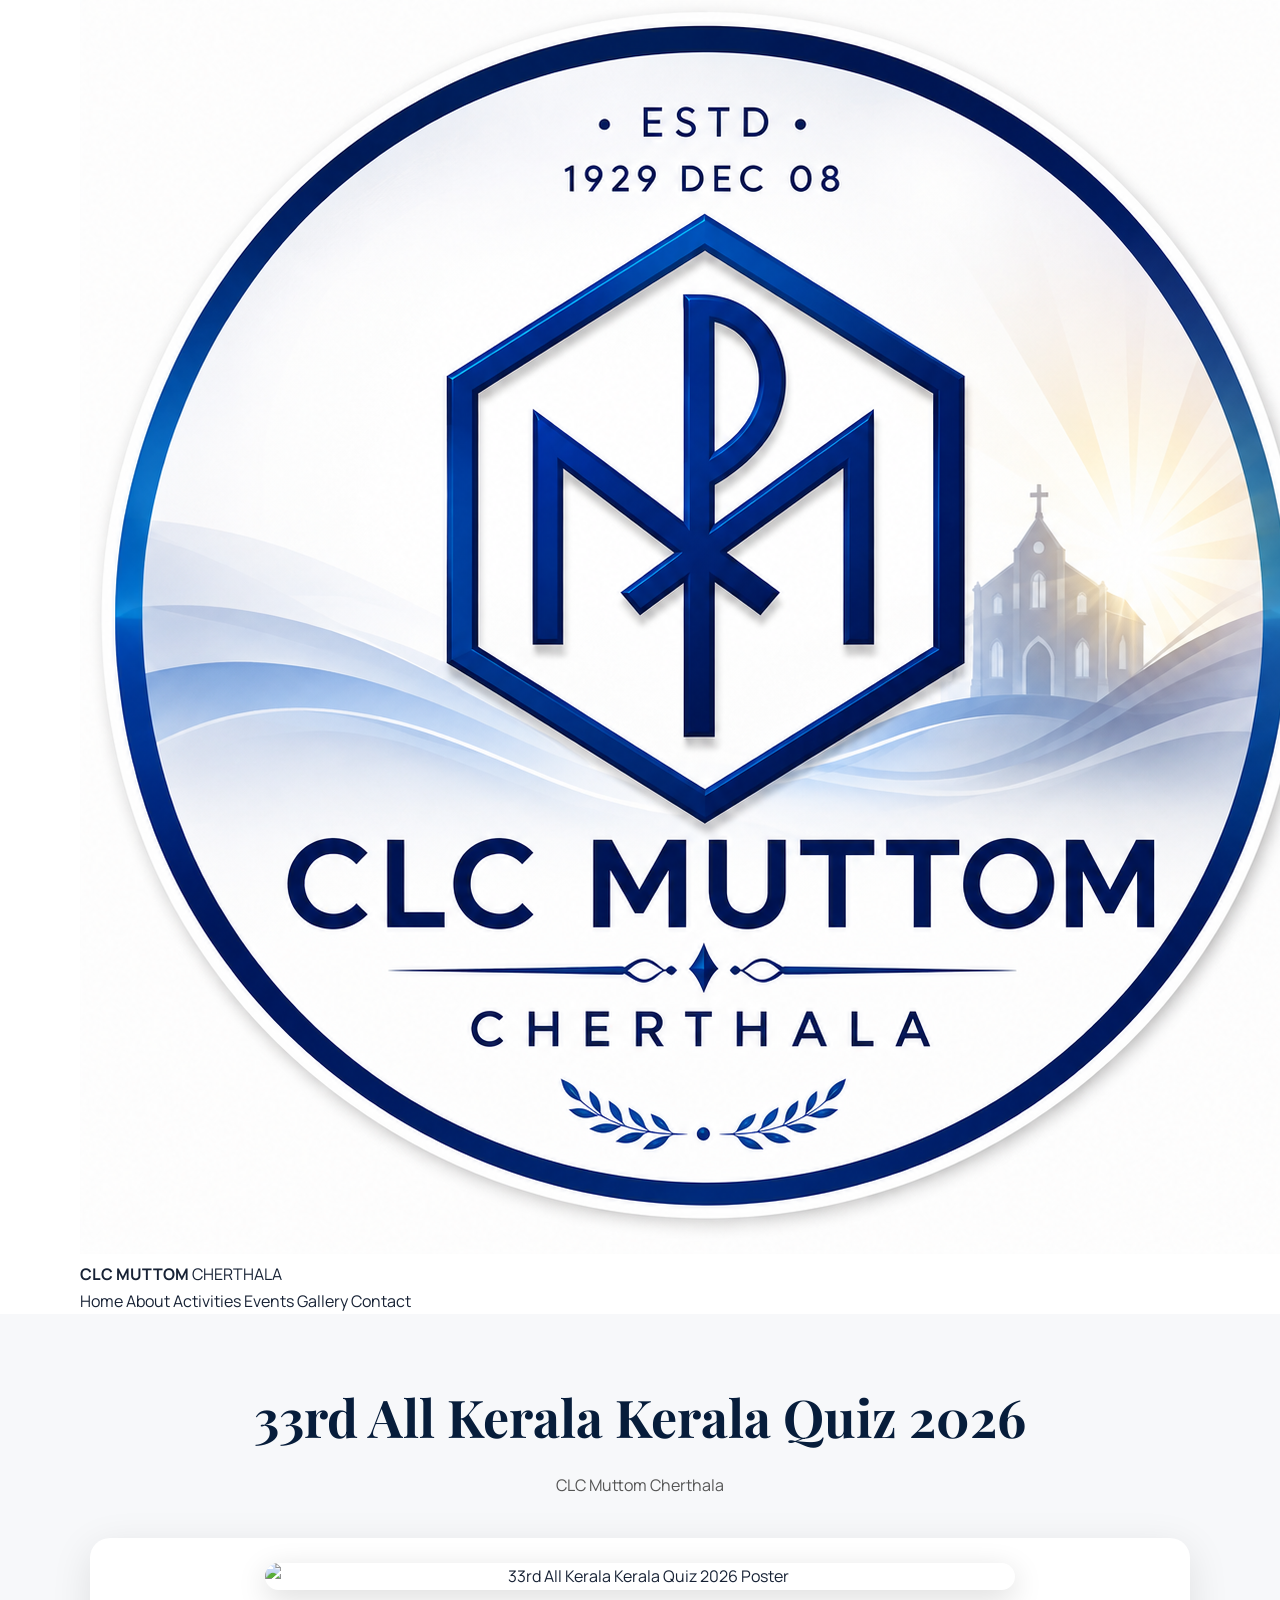
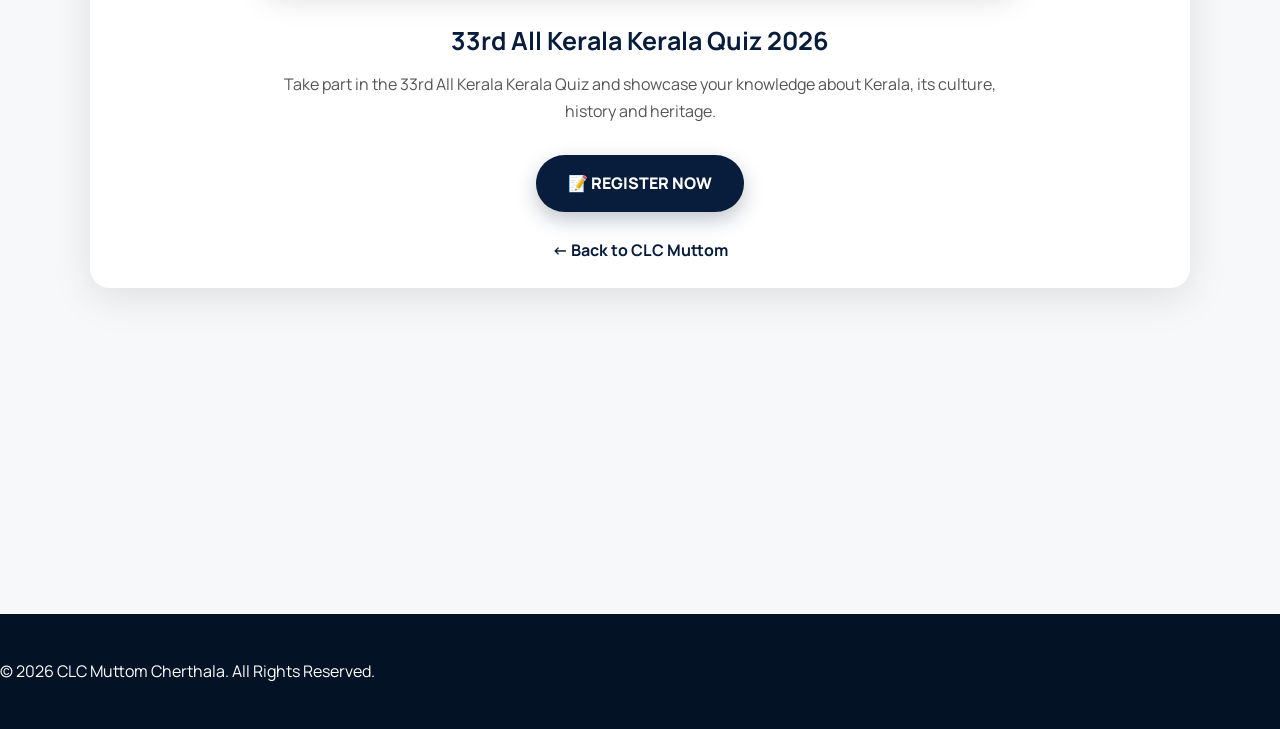
==== kerala-quiz.html @ a266ac00 "Create kerala-quiz.html" ====
<!DOCTYPE html>
<html lang="en">
<head>
  <meta charset="UTF-8">
  <meta name="viewport" content="width=device-width, initial-scale=1.0">

  <title>33rd All Kerala Kerala Quiz 2026 | CLC Muttom Cherthala</title>

  <meta
    name="description"
    content="33rd All Kerala Kerala Quiz 2026 organized by CLC Muttom Cherthala. View the quiz poster and register online."
  >

  <link rel="preconnect" href="https://fonts.googleapis.com">
  <link rel="preconnect" href="https://fonts.gstatic.com" crossorigin>

  <link
    href="https://fonts.googleapis.com/css2?family=Manrope:wght@400;500;600;700;800&family=Playfair+Display:wght@600;700&display=swap"
    rel="stylesheet"
  >

  <link rel="stylesheet" href="style.css">

  <style>
    .quiz-page {
      min-height: 100vh;
      padding: 60px 20px 80px;
      background: #f7f8fa;
      box-sizing: border-box;
    }

    .quiz-container {
      width: 100%;
      max-width: 1100px;
      margin: auto;
    }

    .quiz-heading {
      text-align: center;
      margin-bottom: 40px;
    }

    .quiz-heading h1 {
      margin: 0 0 12px;
      font-family: "Playfair Display", serif;
      font-size: clamp(32px, 5vw, 52px);
      color: #071d3b;
    }

    .quiz-heading p {
      margin: 0;
      font-family: "Manrope", sans-serif;
      color: #555;
      font-size: 16px;
    }

    .quiz-card {
      background: #fff;
      border-radius: 20px;
      padding: 25px;
      box-shadow: 0 10px 40px rgba(0,0,0,0.10);
      text-align: center;
    }

    .quiz-poster {
      display: block;
      width: 100%;
      max-width: 750px;
      height: auto;
      margin: 0 auto 30px;
      border-radius: 14px;
      box-shadow: 0 8px 30px rgba(0,0,0,0.15);
    }

    .quiz-info {
      max-width: 750px;
      margin: 0 auto 30px;
      font-family: "Manrope", sans-serif;
    }

    .quiz-info h2 {
      margin: 0 0 10px;
      color: #071d3b;
      font-size: 25px;
    }

    .quiz-info p {
      margin: 8px 0;
      color: #555;
      line-height: 1.7;
    }

    .register-button {
      display: inline-block;
      padding: 15px 32px;
      background: #071d3b;
      color: #fff !important;
      text-decoration: none;
      border-radius: 50px;
      font-family: "Manrope", sans-serif;
      font-size: 16px;
      font-weight: 800;
      transition: all 0.25s ease;
      box-shadow: 0 8px 20px rgba(7,29,59,0.25);
    }

    .register-button:hover {
      transform: translateY(-3px);
      background: #d4af37;
      color: #071d3b !important;
    }

    .back-button {
      display: inline-block;
      margin-top: 25px;
      color: #071d3b;
      text-decoration: none;
      font-family: "Manrope", sans-serif;
      font-weight: 700;
    }

    .back-button:hover {
      color: #b38f00;
    }

    @media (max-width: 600px) {
      .quiz-page {
        padding: 35px 12px 60px;
      }

      .quiz-card {
        padding: 12px;
        border-radius: 15px;
      }

      .quiz-poster {
        border-radius: 10px;
        margin-bottom: 22px;
      }

      .quiz-heading {
        margin-bottom: 25px;
      }

      .quiz-info h2 {
        font-size: 21px;
      }

      .register-button {
        width: 100%;
        box-sizing: border-box;
      }
    }
  </style>
</head>

<body>

  <!-- HEADER -->
  <header>
    <div class="container">

      <a href="index.html" class="logo">
        <img src="clc-logo.png" alt="CLC Muttom Cherthala">
        <div>
          <strong>CLC MUTTOM</strong>
          <span>CHERTHALA</span>
        </div>
      </a>

      <nav>
        <a href="index.html">Home</a>
        <a href="index.html#about">About</a>
        <a href="index.html#activities">Activities</a>
        <a href="index.html#events">Events</a>
        <a href="index.html#gallery">Gallery</a>
        <a href="index.html#contact">Contact</a>
      </nav>

    </div>
  </header>


  <!-- QUIZ PAGE -->
  <main class="quiz-page">

    <div class="quiz-container">

      <div class="quiz-heading">
        <h1>33rd All Kerala Kerala Quiz 2026</h1>
        <p>CLC Muttom Cherthala</p>
      </div>


      <div class="quiz-card">

        <!-- QUIZ POSTER -->
        <img
          src="kerala-quiz-33-poster.jpg"
          alt="33rd All Kerala Kerala Quiz 2026 Poster"
          class="quiz-poster"
        >


        <!-- INFORMATION -->
        <div class="quiz-info">

          <h2>33rd All Kerala Kerala Quiz 2026</h2>

          <p>
            Take part in the 33rd All Kerala Kerala Quiz and showcase
            your knowledge about Kerala, its culture, history and heritage.
          </p>

        </div>


        <!-- REGISTRATION BUTTON -->
        <a
          href="YOUR_REGISTRATION_LINK_HERE"
          target="_blank"
          rel="noopener noreferrer"
          class="register-button"
        >
          📝 REGISTER NOW
        </a>


        <br>

        <a href="index.html" class="back-button">
          ← Back to CLC Muttom
        </a>

      </div>

    </div>

  </main>


  <!-- FOOTER -->
  <footer>
    <p>
      © 2026 CLC Muttom Cherthala. All Rights Reserved.
    </p>
  </footer>

</body>
</html>
---- style.css ----
:root{--navy:#071a35;--blue:#123f78;--gold:#d7a83d;--cream:#f7f3ea;--ink:#172235;--muted:#667085;--white:#fff;--line:#e8e3d8}
*{box-sizing:border-box}html{scroll-behavior:smooth}body{margin:0;font-family:Manrope,Arial,sans-serif;color:var(--ink);line-height:1.65;background:#fff}a{text-decoration:none;color:inherit}.container{width:min(1120px,92%);margin:auto}
.header{position:sticky;top:0;z-index:20;background:rgba(255,255,255,.94);backdrop-filter:blur(12px);border-bottom:1px solid #eee}.nav{height:78px;display:flex;align-items:center;justify-content:space-between}.brand{display:flex;align-items:center;gap:11px}.brand-logo{width:52px;height:52px;border-radius:50%;object-fit:cover;box-shadow:0 4px 12px rgba(7,26,53,.15)}.brand strong,.brand span{display:block;letter-spacing:.12em}.brand strong{font-size:14px}.brand span{font-size:9px;color:#7a7f89;margin-top:1px}.nav nav{display:flex;gap:28px;font-size:13px;font-weight:700}.nav nav a:hover{color:var(--blue)}.menu{display:none;border:0;background:none;font-size:25px}
.hero{min-height:680px;display:flex;align-items:center;position:relative;background-image:linear-gradient(90deg,rgba(4,18,38,.9),rgba(8,32,65,.55),rgba(8,32,65,.2)),url("clc-community.jpg");background-size:cover;background-position:center 42%;overflow:hidden}.hero:after{content:"";position:absolute;right:-180px;bottom:-260px;width:650px;height:650px;border-radius:50%;border:1px solid rgba(255,255,255,.14);box-shadow:0 0 0 70px rgba(255,255,255,.03),0 0 0 140px rgba(255,255,255,.02)}.hero-content{position:relative;z-index:2;color:#fff;padding:100px 0}.eyebrow{font-size:11px;letter-spacing:.25em;font-weight:800;color:var(--gold);margin:0 0 13px}.hero h1{font-family:"Playfair Display",serif;font-size:clamp(52px,8vw,92px);line-height:.98;margin:0 0 25px;letter-spacing:-.03em}.hero h1 em{color:#e7c66c;font-style:normal}.hero-text{max-width:610px;font-size:18px;color:#e8edf5}.buttons{display:flex;gap:12px;margin-top:32px}.btn{display:inline-flex;align-items:center;justify-content:center;padding:13px 23px;border-radius:999px;font-weight:800;font-size:13px}.primary{background:var(--gold);color:var(--navy)}.ghost{border:1px solid rgba(255,255,255,.35);color:#fff}.light{background:#fff;color:var(--navy)}
.section{padding:95px 0}.alt{background:var(--cream)}.split{display:grid;grid-template-columns:1.35fr .75fr;gap:80px;align-items:center}.section h2{font-family:"Playfair Display",serif;font-size:clamp(36px,5vw,58px);line-height:1.05;margin:0 0 22px}.section p{color:var(--muted)}.info-card{background:var(--navy);color:#fff;padding:38px;border-radius:24px;box-shadow:0 22px 50px rgba(7,26,53,.16)}.info-card span{font-size:10px;letter-spacing:.2em;color:var(--gold);font-weight:800}.info-card h3{font-size:26px;margin:8px 0 18px}.info-card ul{padding:0;margin:0;list-style:none}.info-card li{padding:10px 0;border-bottom:1px solid rgba(255,255,255,.1);font-size:14px}
.section-head{display:flex;justify-content:space-between;gap:40px;align-items:end;margin-bottom:42px}.section-head>p{max-width:380px}.cards{display:grid;grid-template-columns:repeat(4,1fr);gap:16px}.cards article{background:#fff;padding:28px;border-radius:20px;border:1px solid var(--line);transition:.2s}.cards article:hover{transform:translateY(-5px);box-shadow:0 18px 35px rgba(23,34,53,.08)}.icon{font-size:26px;color:var(--gold);margin-bottom:20px}.cards h3{margin:0 0 8px;font-size:19px}.cards p{font-size:13px;margin:0}
.event-grid{display:grid;grid-template-columns:repeat(3,1fr);gap:18px;margin-top:35px}.event{border:1px solid var(--line);border-radius:20px;padding:25px;display:flex;gap:20px;background:#fff}.date{min-width:78px;height:78px;border-radius:16px;background:var(--cream);display:grid;place-items:center;align-content:center;text-align:center;color:var(--navy)}.date b{font-size:23px;line-height:1}.date span{font-size:8px;font-weight:800;letter-spacing:.08em;margin-top:5px}.event h3{margin:3px 0 8px;font-size:18px}.event p{font-size:12px;margin:0}.tag{color:var(--gold)!important;font-size:9px!important;letter-spacing:.15em;font-weight:800}
.gallery{background:#fafafa}.muted{margin-top:-8px}.gallery-grid{display:grid;grid-template-columns:1.4fr 1fr 1fr;grid-template-rows:190px 190px;gap:14px;margin-top:30px}.photo{border-radius:18px;background:linear-gradient(135deg,#dce5f0,#8aa1bd);display:grid;place-items:center;color:#fff;font-weight:800;text-shadow:0 2px 10px #234;overflow:hidden}.photo img{width:100%;height:100%;object-fit:cover}.p1{grid-row:span 2;background:linear-gradient(135deg,#0a2445,#7890ac)}.p2{background:linear-gradient(135deg,#c6a34c,#f1df9c)}.p3{background:linear-gradient(135deg,#6d7e95,#d9dee4)}.p4{background:linear-gradient(135deg,#243b55,#5b7694)}
.cta{padding:80px 0;background:var(--navy);color:#fff;text-align:center}.cta h2{font-family:"Playfair Display",serif;font-size:clamp(36px,5vw,58px);max-width:700px;margin:0 auto 28px;line-height:1.05}.cta .eyebrow{margin-bottom:12px}
.contact{display:grid;grid-template-columns:1fr 1fr;gap:70px}.contact-box{display:grid;gap:14px}.contact-box a{border:1px solid var(--line);padding:20px 24px;border-radius:15px}.contact-box span{display:block;font-size:10px;text-transform:uppercase;letter-spacing:.15em;color:var(--muted)}.contact-box b{display:block;margin-top:4px}
footer{background:#041226;color:#fff;padding:28px 0}.footer{display:flex;justify-content:space-between;align-items:center;gap:30px}.footer strong{letter-spacing:.1em;font-size:12px}.footer p{color:#aeb9c8;font-size:11px;margin:4px 0}
@media(max-width:850px){.nav nav{display:none}.menu{display:block}.nav nav.open{display:flex;position:absolute;left:0;right:0;top:78px;background:#fff;padding:20px 4%;flex-direction:column;gap:15px;border-bottom:1px solid #eee}.split,.contact{grid-template-columns:1fr;gap:35px}.cards{grid-template-columns:1fr 1fr}.event-grid{grid-template-columns:1fr}.section-head{display:block}.gallery-grid{grid-template-columns:1fr 1fr;grid-template-rows:180px 180px}.p1{grid-row:auto}.footer{display:block}}
@media(max-width:520px){.cards{grid-template-columns:1fr}.gallery-grid{grid-template-columns:1fr;grid-template-rows:180px 180px 180px 180px}.hero{min-height:620px}.section{padding:70px 0}.hero h1{font-size:55px}}
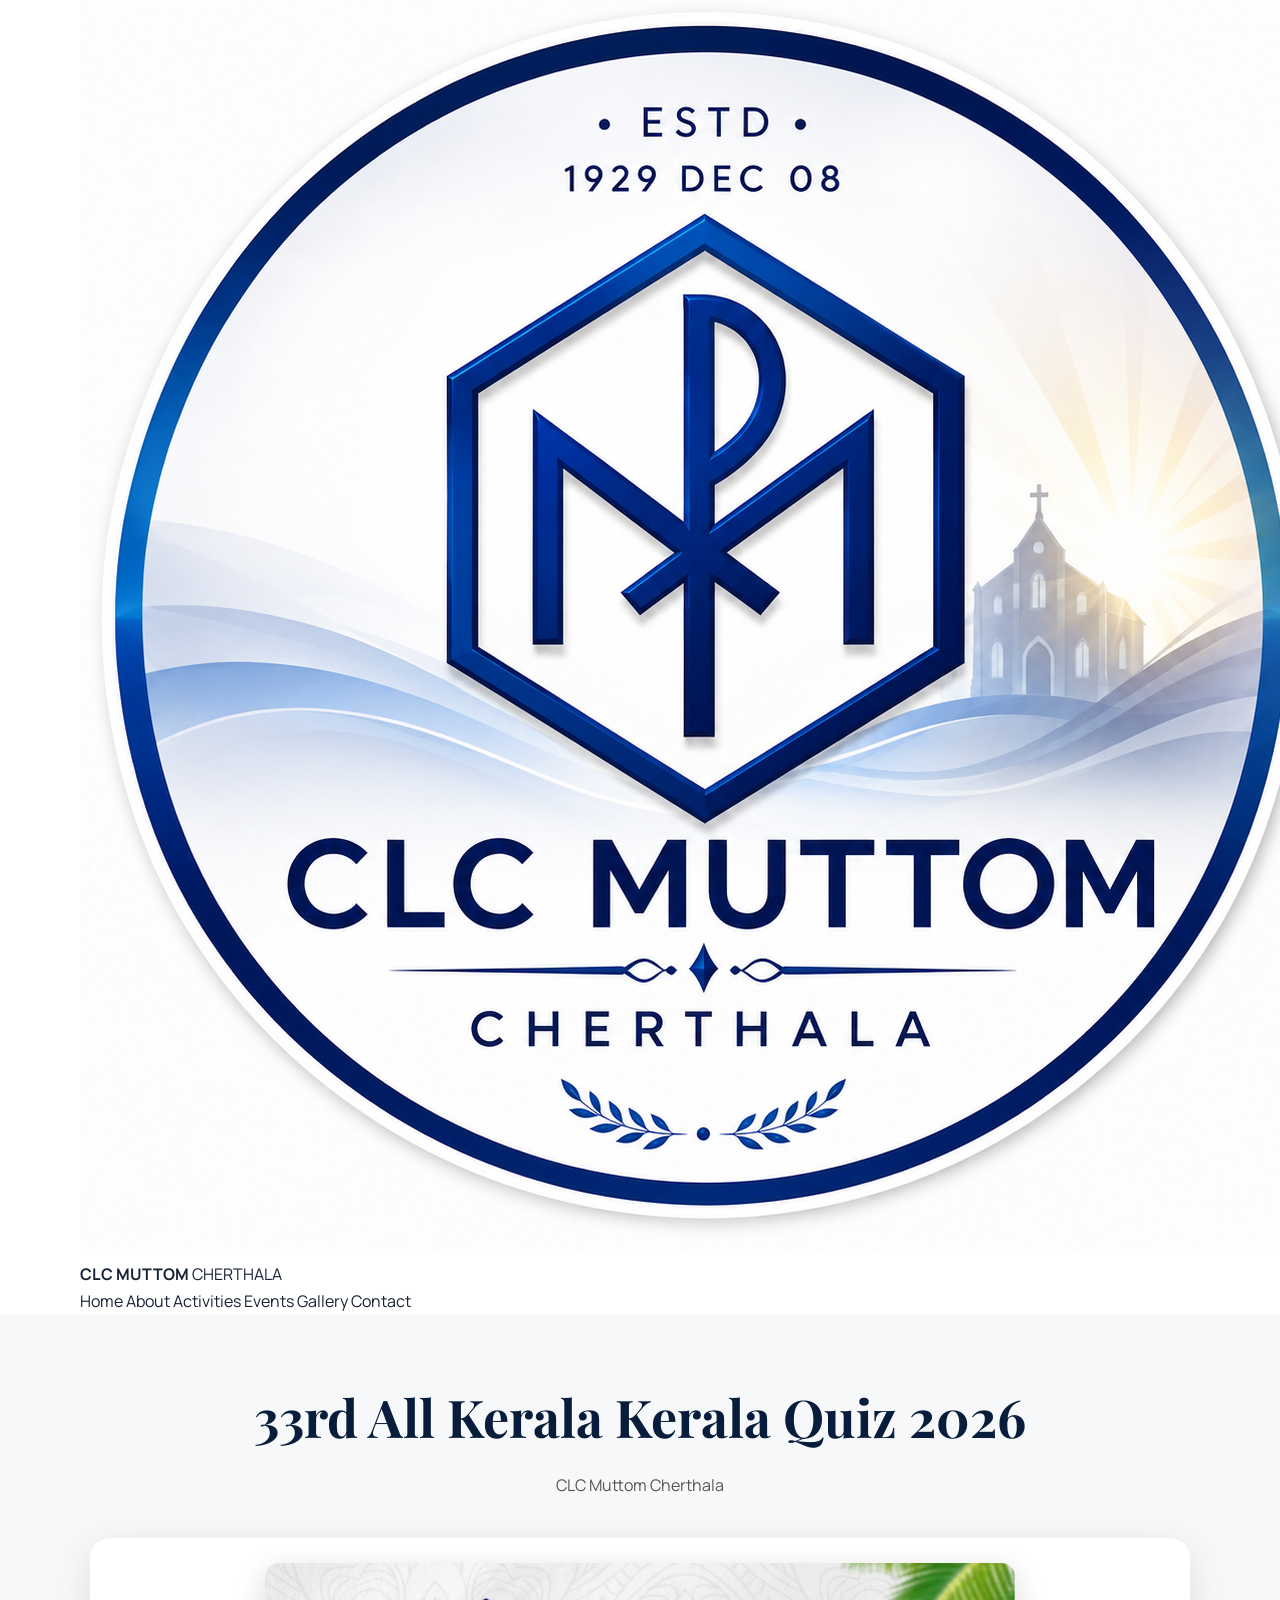
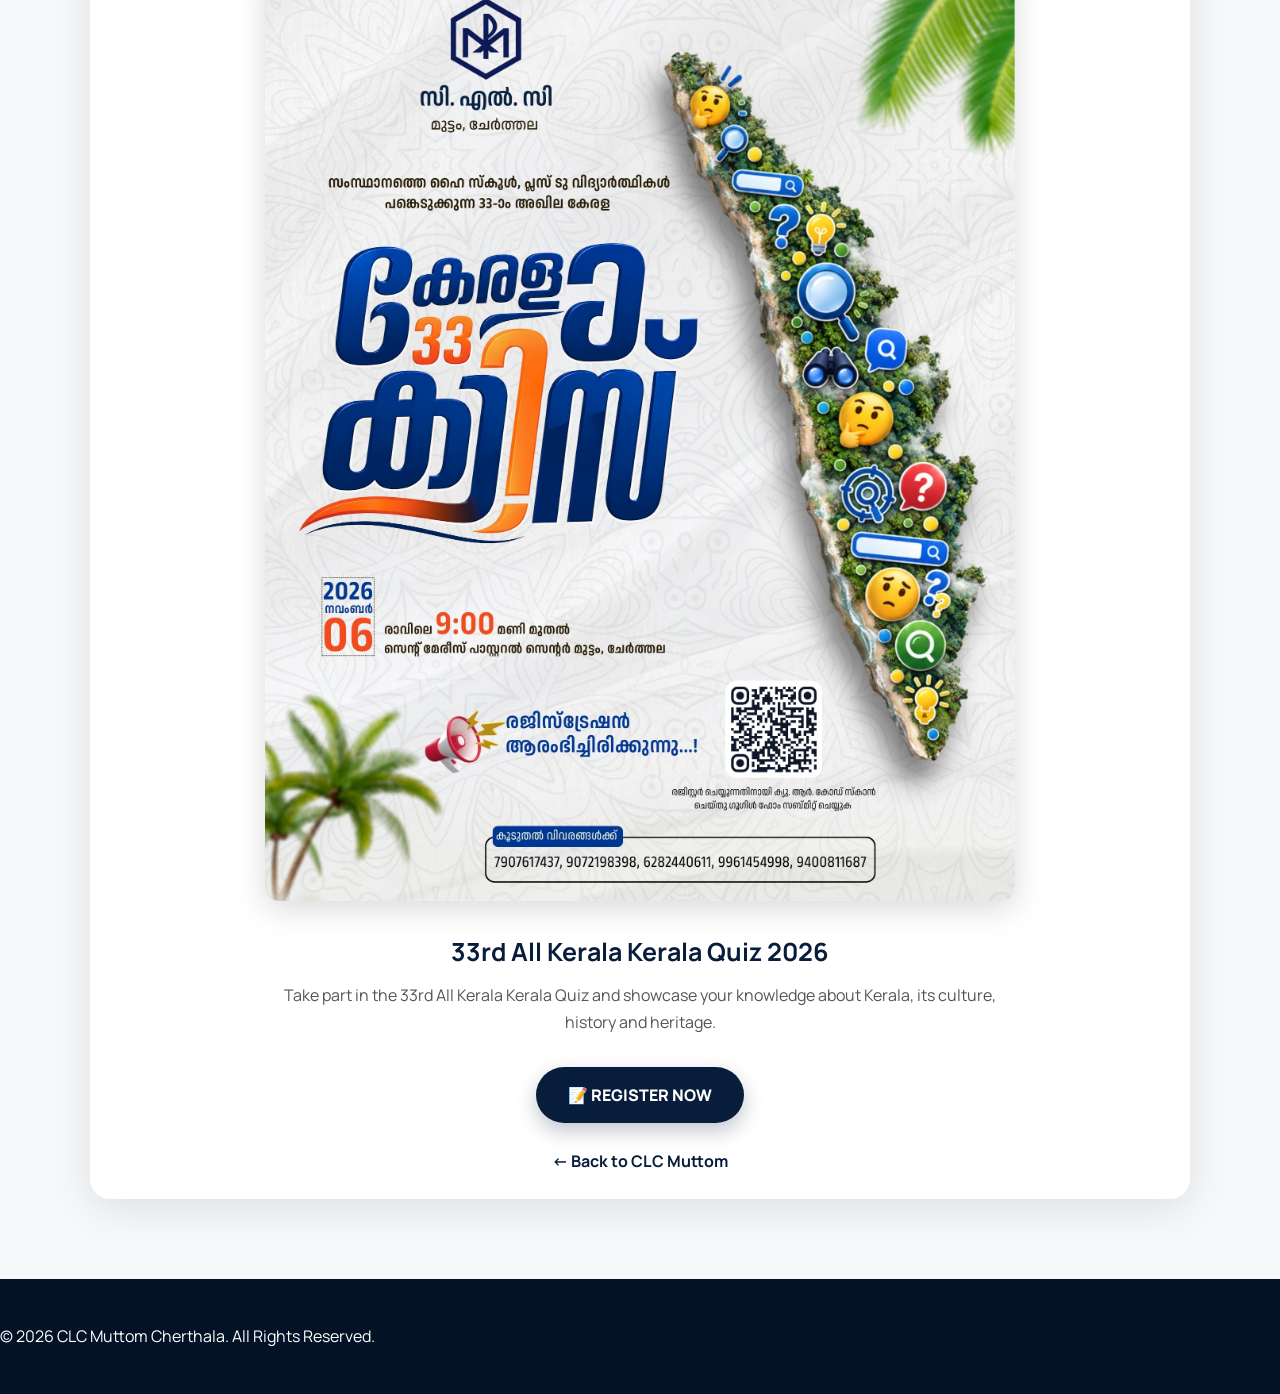
==== commit d95b6daa: "Update kerala-quiz.html" ====
--- a/kerala-quiz.html
+++ b/kerala-quiz.html
@@ -217,7 +217,7 @@
 
         <!-- REGISTRATION BUTTON -->
         <a
-          href="YOUR_REGISTRATION_LINK_HERE"
+          href="https://forms.gle/e92Lx1BqwLtii3b97"
           target="_blank"
           rel="noopener noreferrer"
           class="register-button"
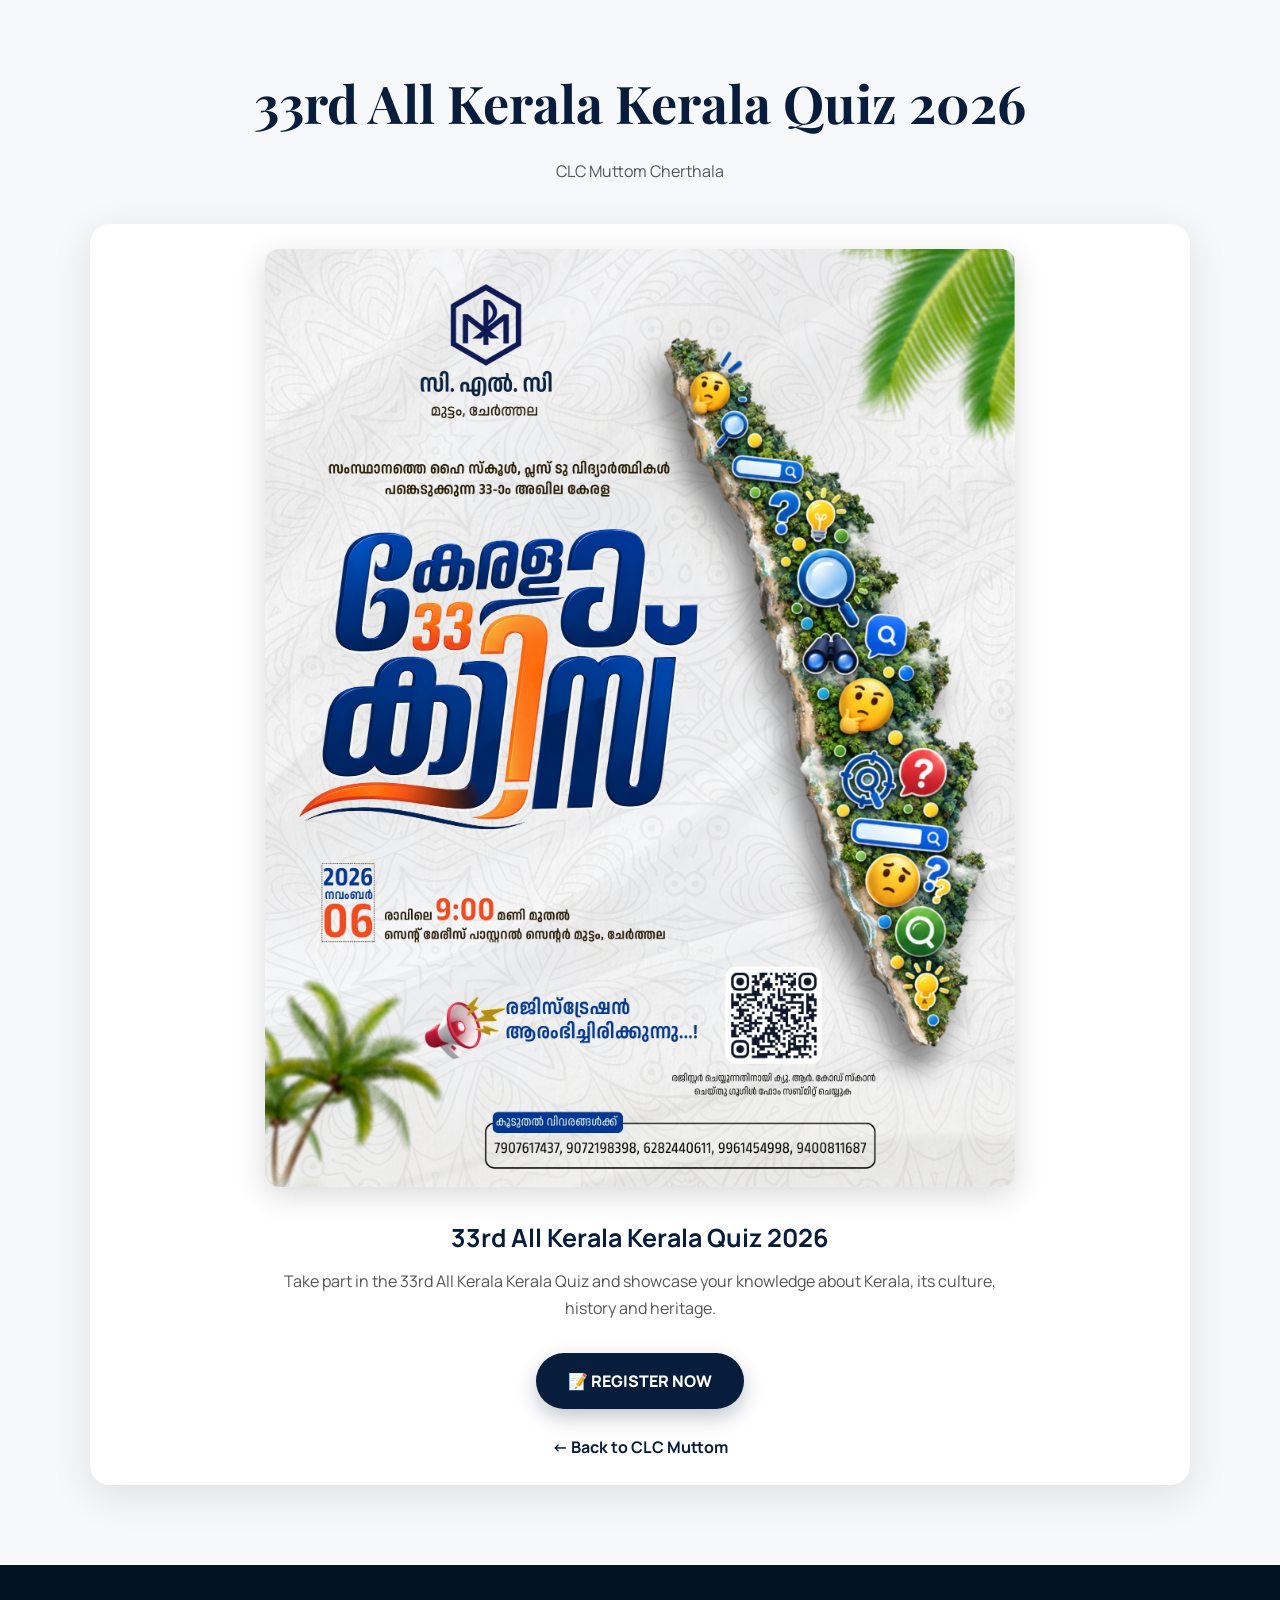
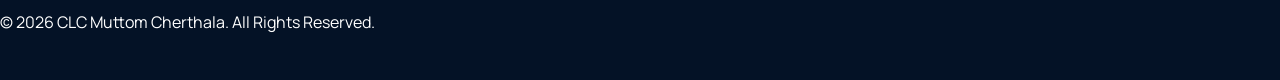
==== commit 81b7c6a9: "Update kerala-quiz.html" ====
--- a/kerala-quiz.html
+++ b/kerala-quiz.html
@@ -155,30 +155,6 @@
 </head>
 
 <body>
-
-  <!-- HEADER -->
-  <header>
-    <div class="container">
-
-      <a href="index.html" class="logo">
-        <img src="clc-logo.png" alt="CLC Muttom Cherthala">
-        <div>
-          <strong>CLC MUTTOM</strong>
-          <span>CHERTHALA</span>
-        </div>
-      </a>
-
-      <nav>
-        <a href="index.html">Home</a>
-        <a href="index.html#about">About</a>
-        <a href="index.html#activities">Activities</a>
-        <a href="index.html#events">Events</a>
-        <a href="index.html#gallery">Gallery</a>
-        <a href="index.html#contact">Contact</a>
-      </nav>
-
-    </div>
-  </header>
 
 
   <!-- QUIZ PAGE -->
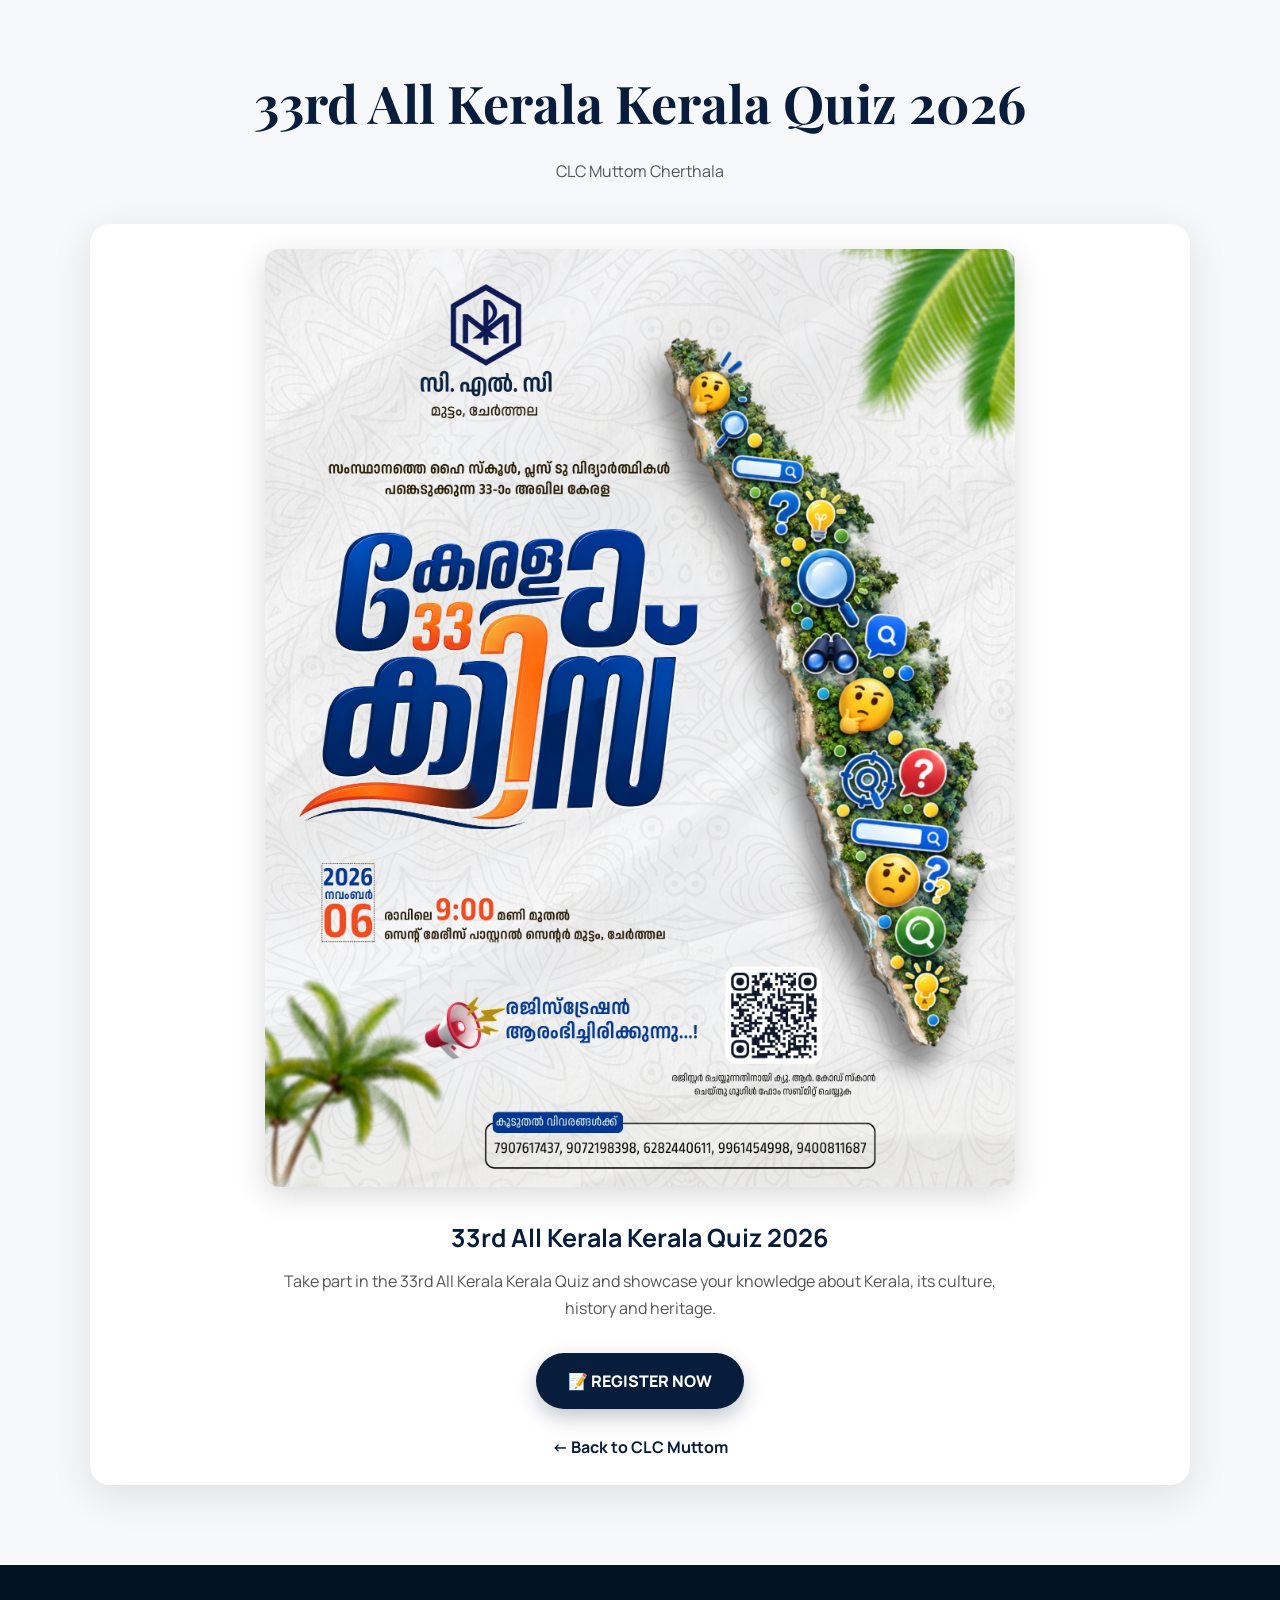
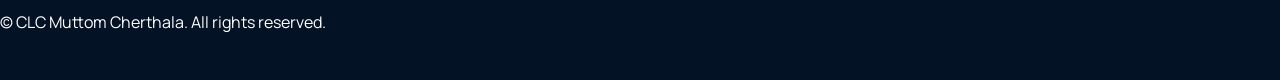
==== commit 3a9d0a34: "Update kerala-quiz.html" ====
--- a/kerala-quiz.html
+++ b/kerala-quiz.html
@@ -218,7 +218,8 @@
   <!-- FOOTER -->
   <footer>
     <p>
-      © 2026 CLC Muttom Cherthala. All Rights Reserved.
+      © <span id="year"></span>
+      CLC Muttom Cherthala. All rights reserved.
     </p>
   </footer>
 
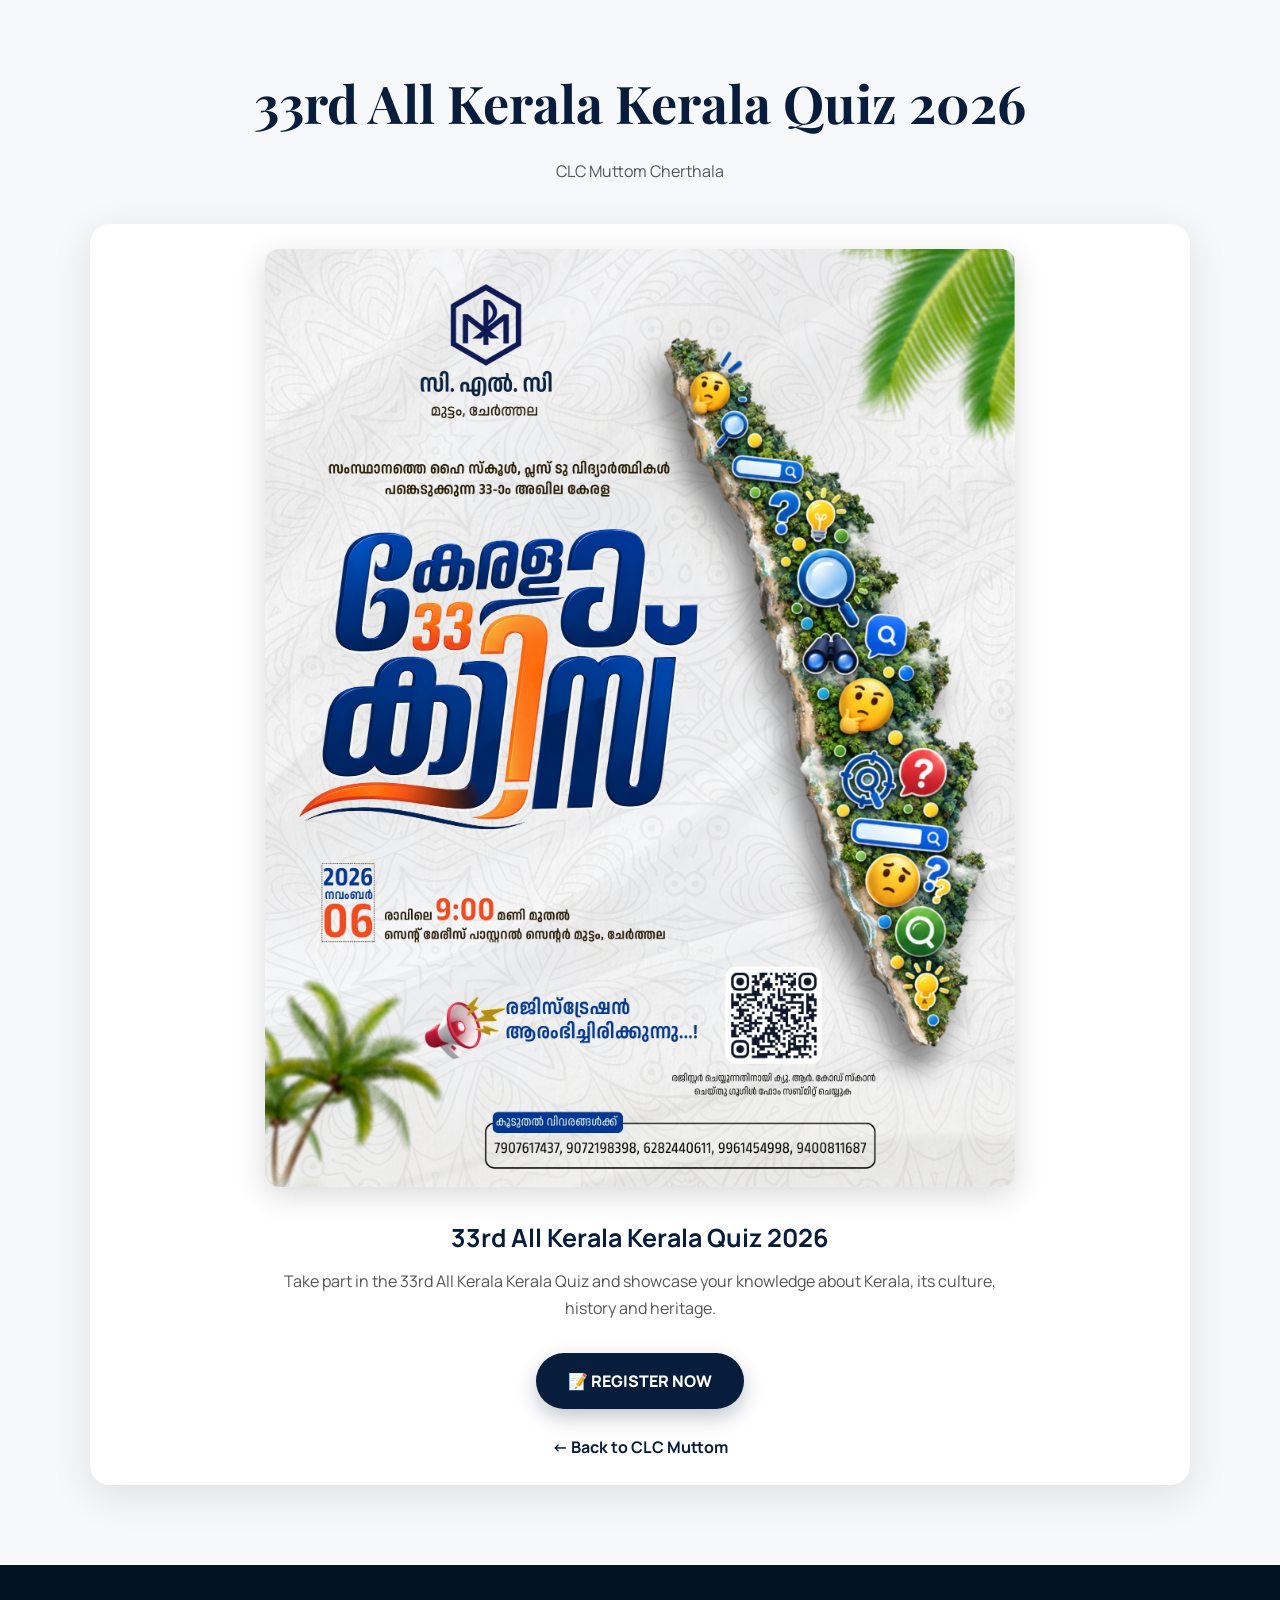
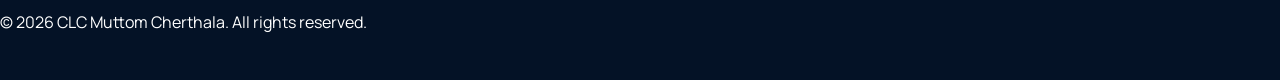
==== commit a94c3d06: "Update kerala-quiz.html" ====
--- a/kerala-quiz.html
+++ b/kerala-quiz.html
@@ -216,12 +216,16 @@
 
 
   <!-- FOOTER -->
-  <footer>
-    <p>
-      © <span id="year"></span>
-      CLC Muttom Cherthala. All rights reserved.
-    </p>
-  </footer>
+<footer>
+  <p>
+    © <span id="year"></span>
+    CLC Muttom Cherthala. All rights reserved.
+  </p>
+</footer>
+
+<script>
+  document.getElementById("year").textContent = new Date().getFullYear();
+</script>
 
 </body>
 </html>
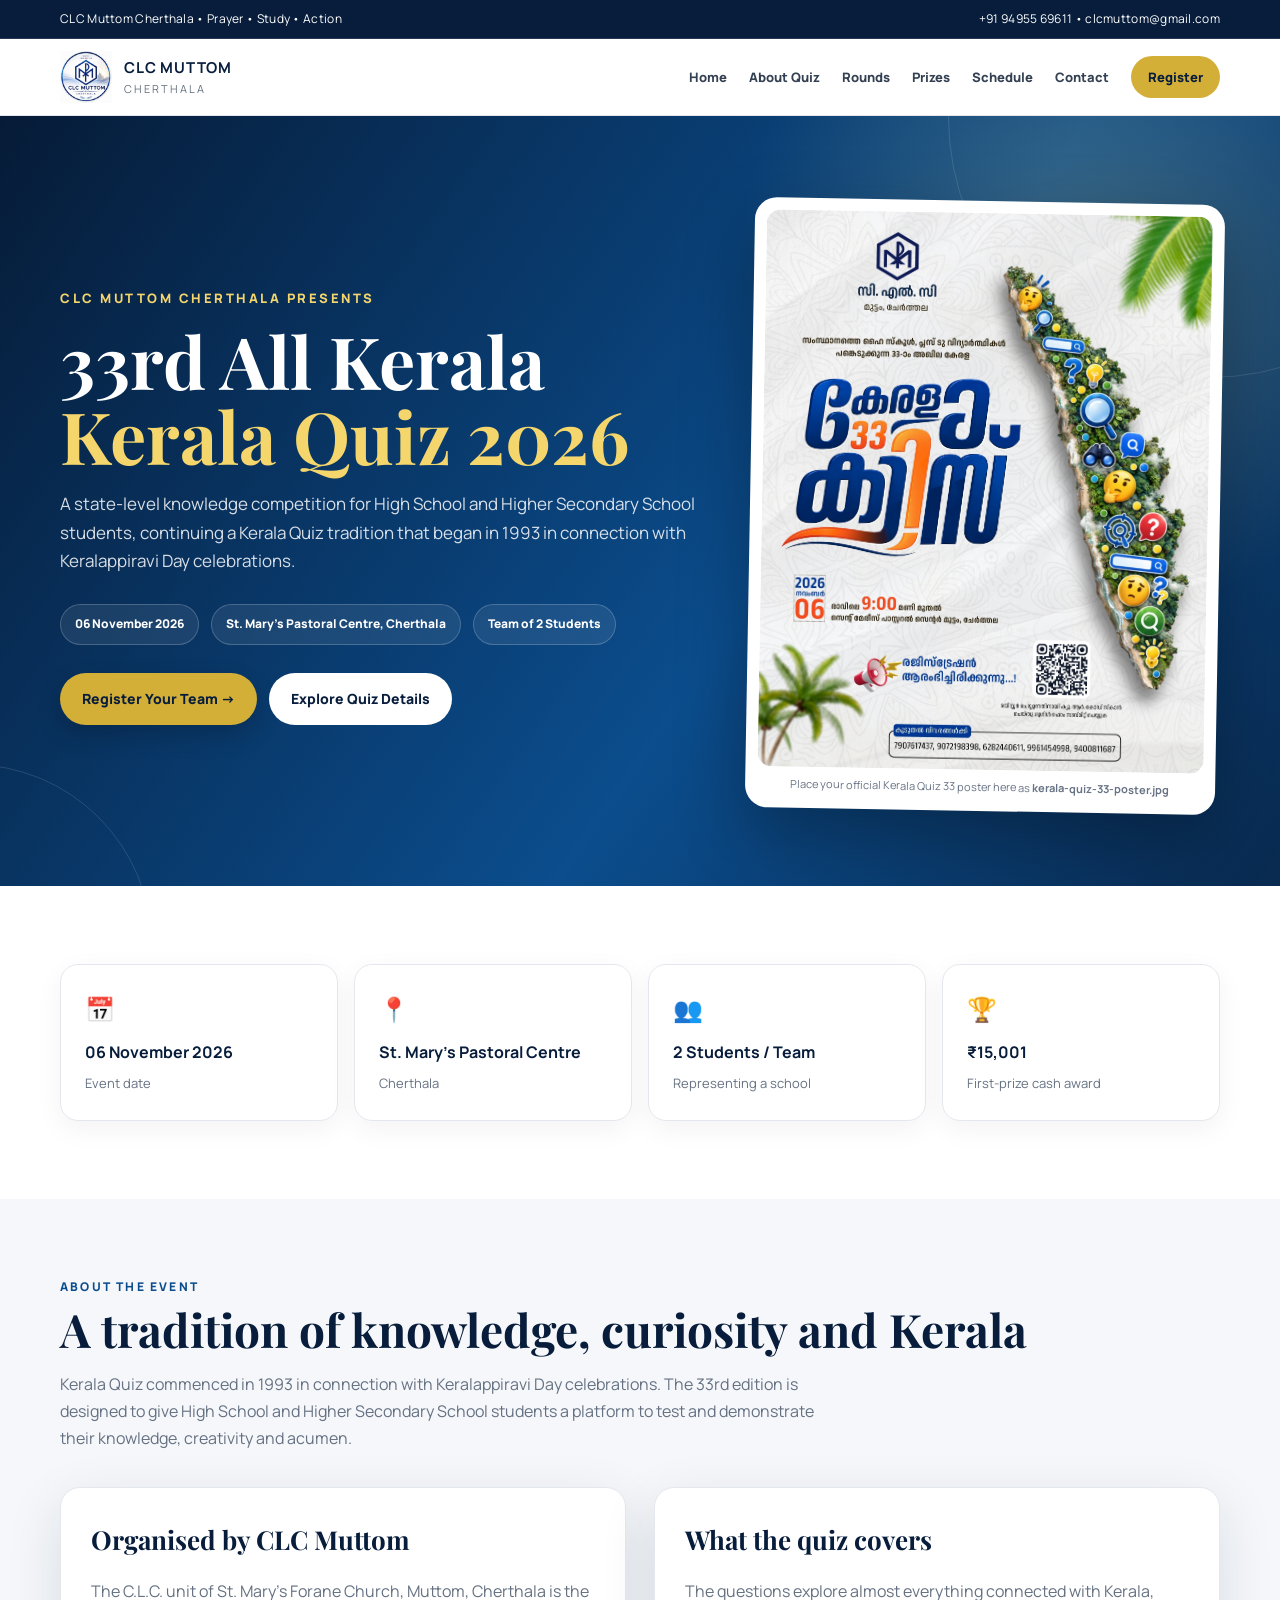
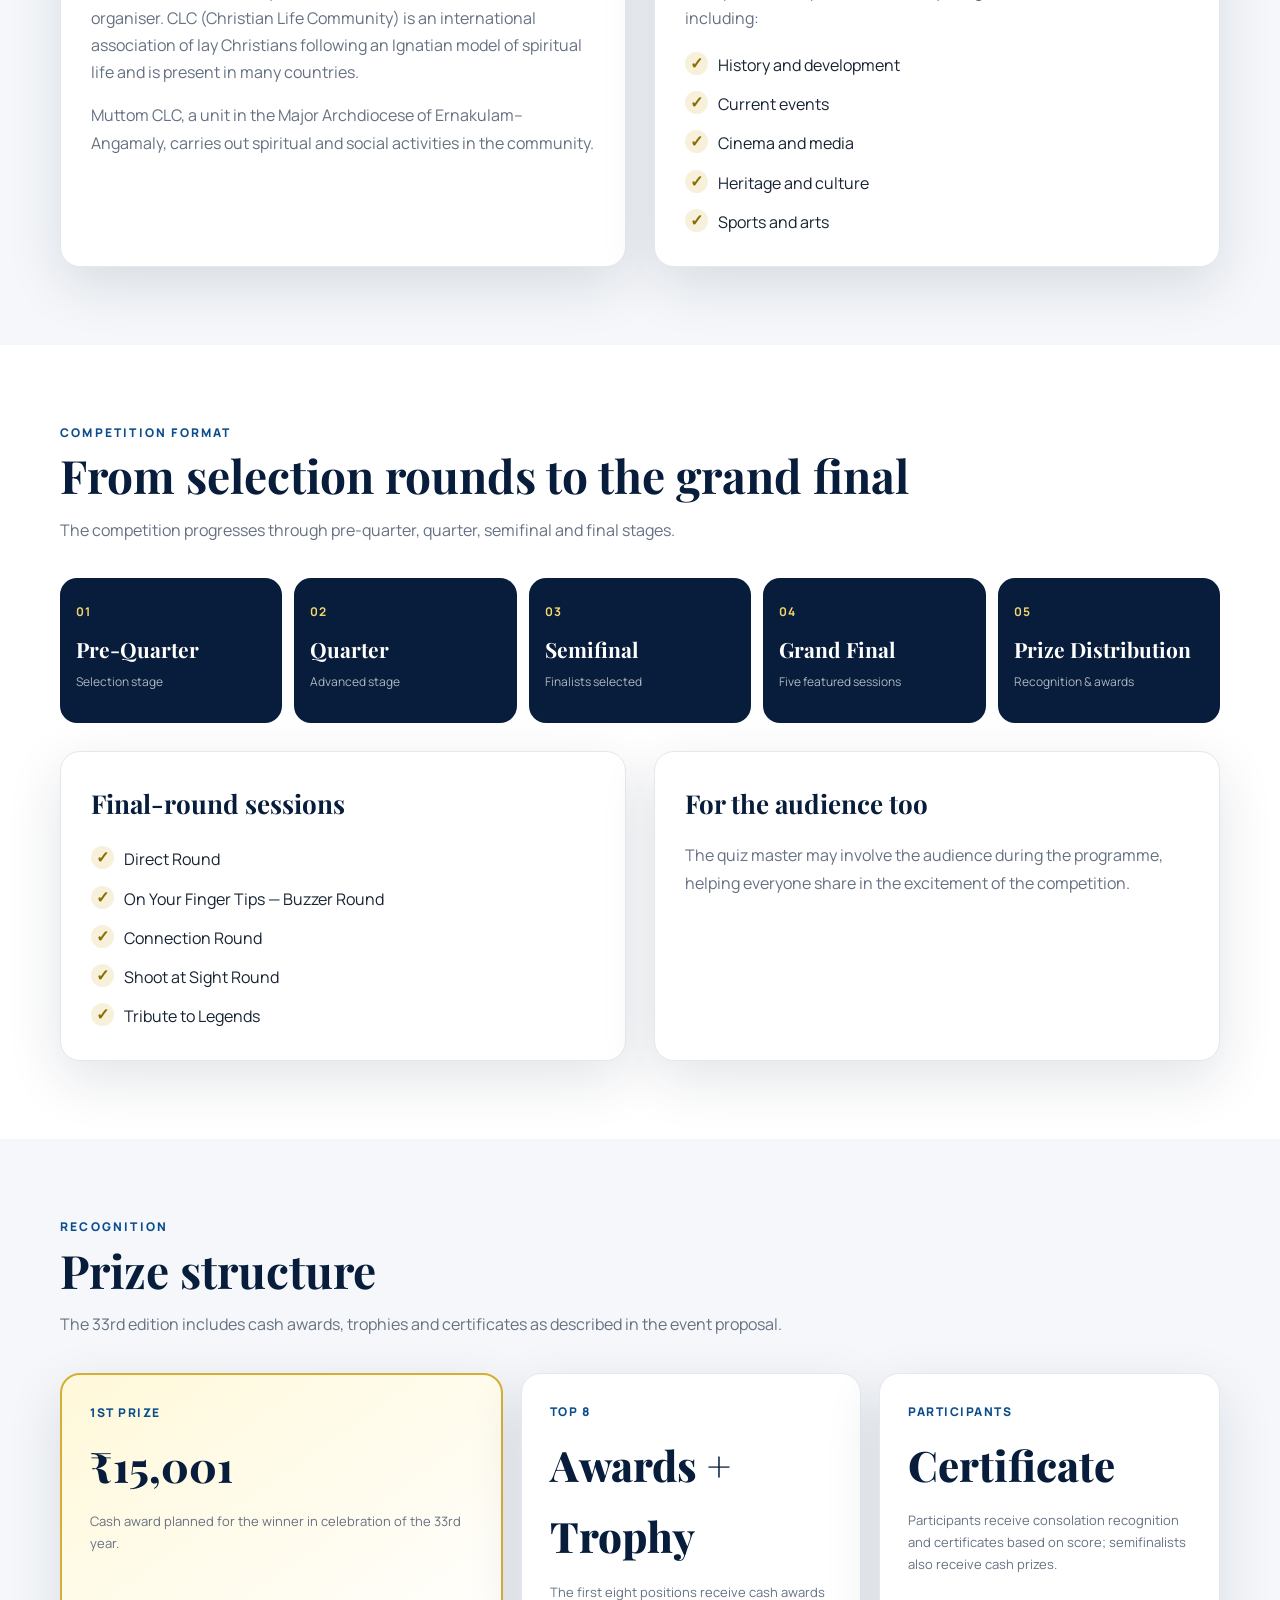
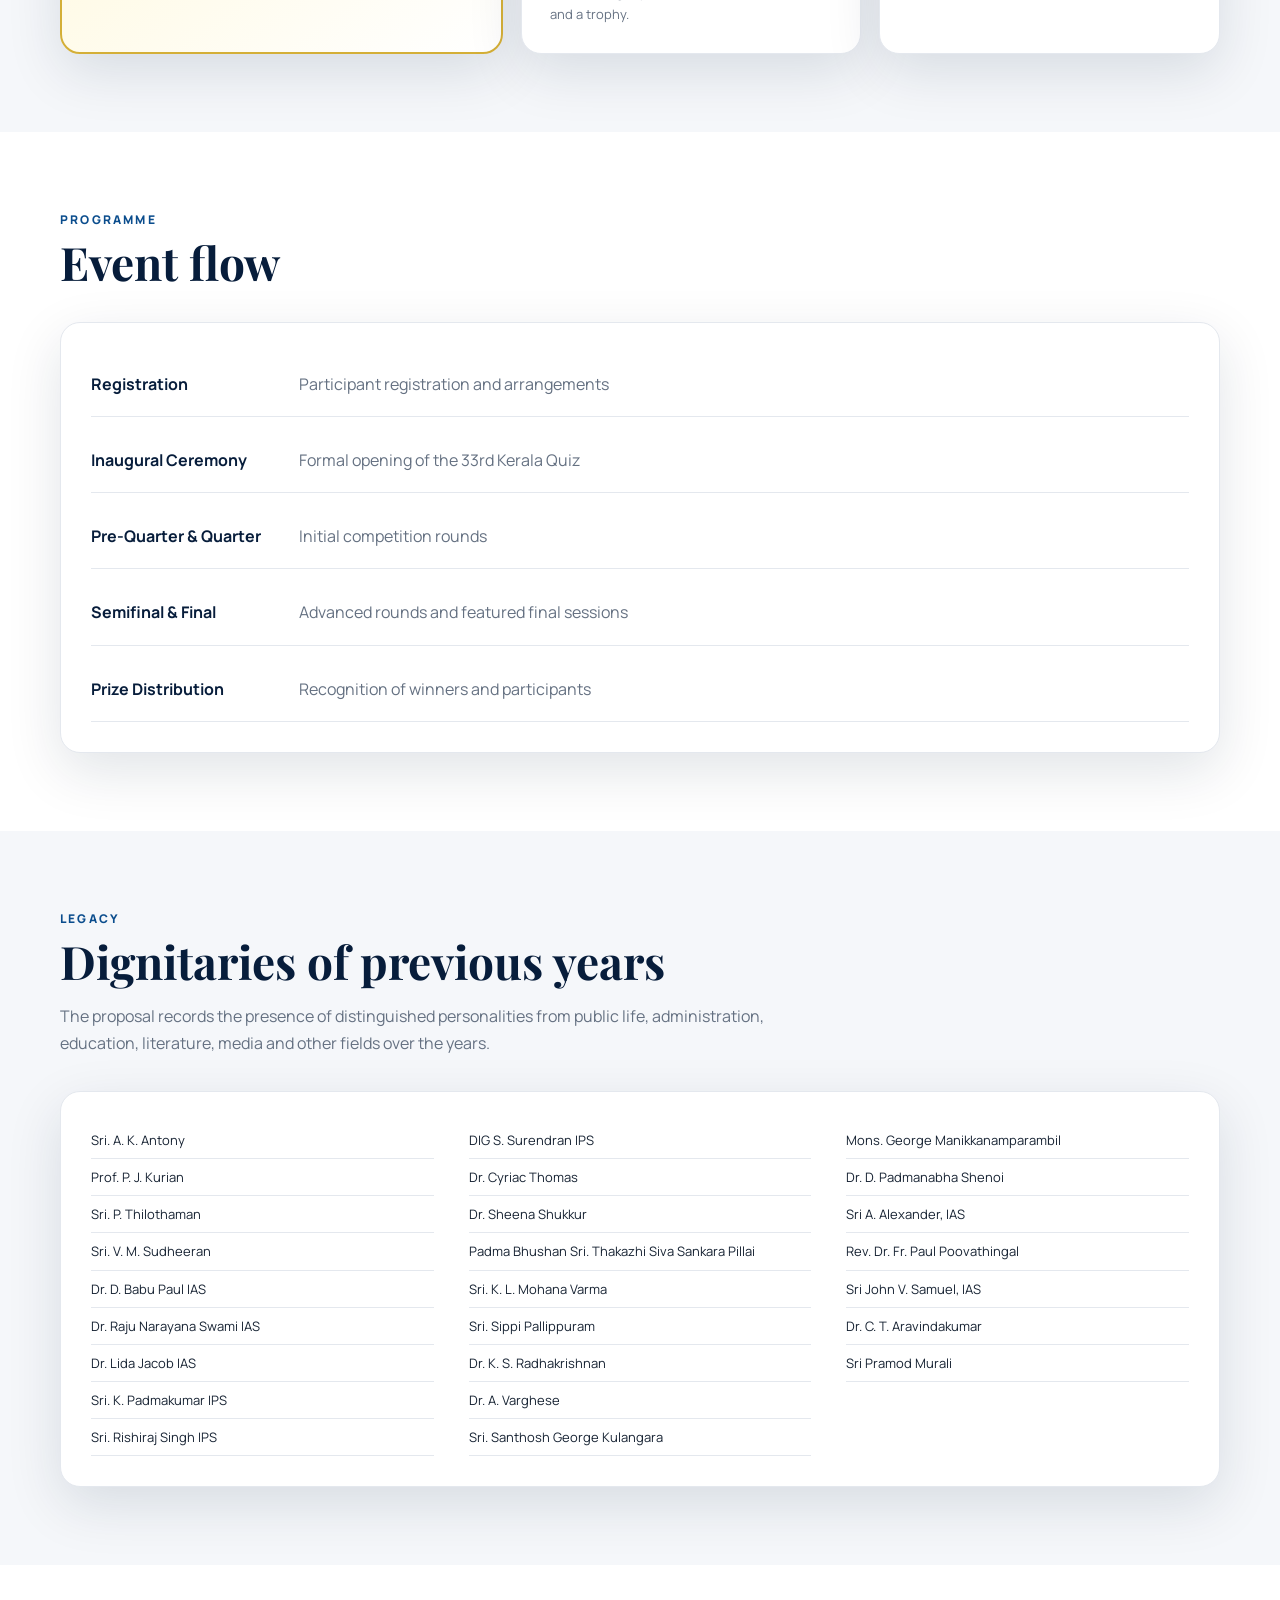
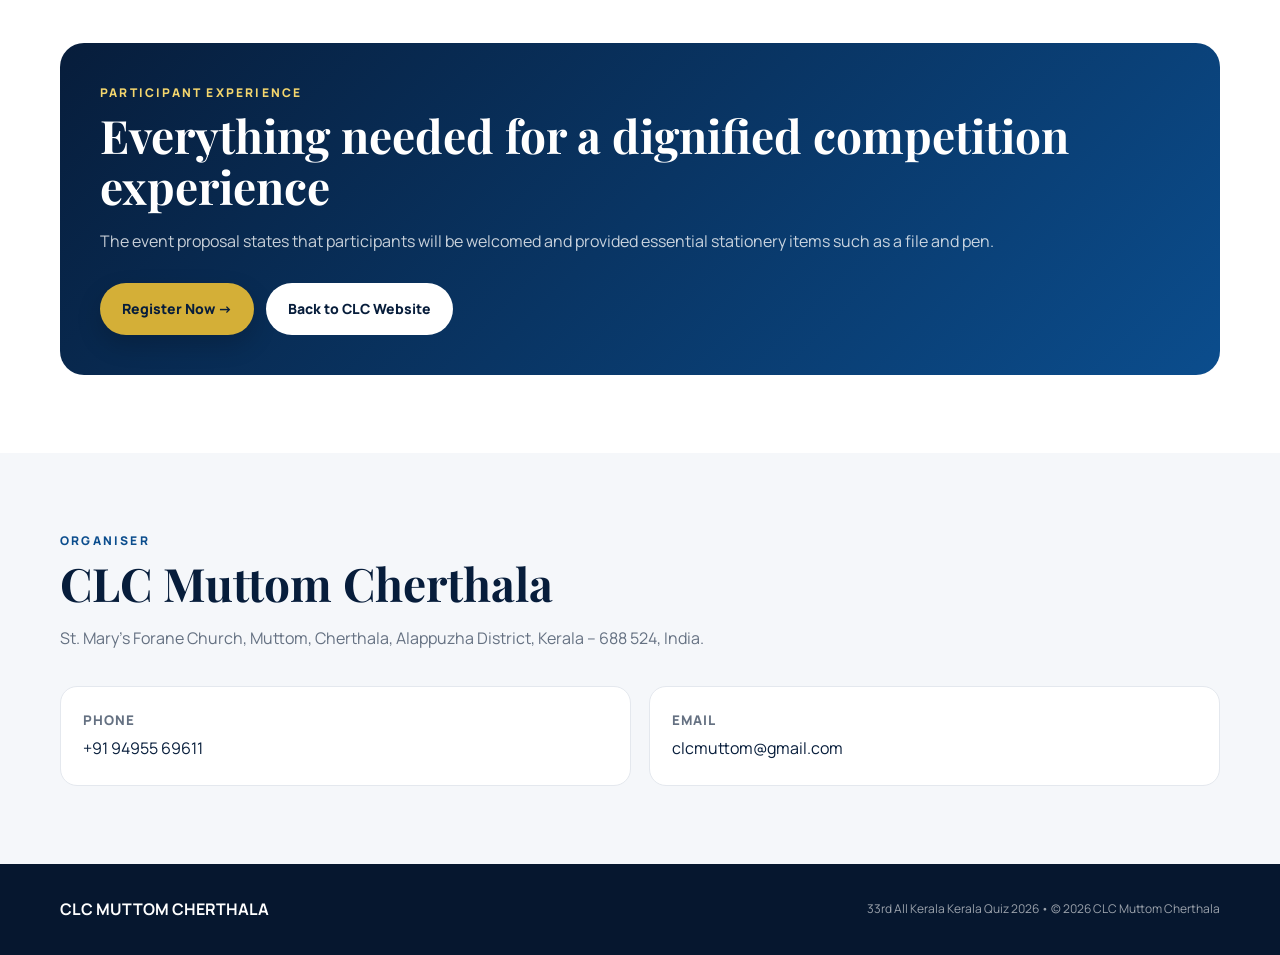
==== commit df0d6daf: "Update kerala-quiz.html" ====
--- a/kerala-quiz.html
+++ b/kerala-quiz.html
@@ -1,231 +1,441 @@
 <!DOCTYPE html>
 <html lang="en">
 <head>
-  <meta charset="UTF-8">
-  <meta name="viewport" content="width=device-width, initial-scale=1.0">
-
-  <title>33rd All Kerala Kerala Quiz 2026 | CLC Muttom Cherthala</title>
-
-  <meta
-    name="description"
-    content="33rd All Kerala Kerala Quiz 2026 organized by CLC Muttom Cherthala. View the quiz poster and register online."
-  >
-
-  <link rel="preconnect" href="https://fonts.googleapis.com">
-  <link rel="preconnect" href="https://fonts.gstatic.com" crossorigin>
-
-  <link
-    href="https://fonts.googleapis.com/css2?family=Manrope:wght@400;500;600;700;800&family=Playfair+Display:wght@600;700&display=swap"
-    rel="stylesheet"
-  >
-
-  <link rel="stylesheet" href="style.css">
-
-  <style>
-    .quiz-page {
-      min-height: 100vh;
-      padding: 60px 20px 80px;
-      background: #f7f8fa;
-      box-sizing: border-box;
-    }
-
-    .quiz-container {
-      width: 100%;
-      max-width: 1100px;
-      margin: auto;
-    }
-
-    .quiz-heading {
-      text-align: center;
-      margin-bottom: 40px;
-    }
-
-    .quiz-heading h1 {
-      margin: 0 0 12px;
-      font-family: "Playfair Display", serif;
-      font-size: clamp(32px, 5vw, 52px);
-      color: #071d3b;
-    }
-
-    .quiz-heading p {
-      margin: 0;
-      font-family: "Manrope", sans-serif;
-      color: #555;
-      font-size: 16px;
-    }
-
-    .quiz-card {
-      background: #fff;
-      border-radius: 20px;
-      padding: 25px;
-      box-shadow: 0 10px 40px rgba(0,0,0,0.10);
-      text-align: center;
-    }
-
-    .quiz-poster {
-      display: block;
-      width: 100%;
-      max-width: 750px;
-      height: auto;
-      margin: 0 auto 30px;
-      border-radius: 14px;
-      box-shadow: 0 8px 30px rgba(0,0,0,0.15);
-    }
-
-    .quiz-info {
-      max-width: 750px;
-      margin: 0 auto 30px;
-      font-family: "Manrope", sans-serif;
-    }
-
-    .quiz-info h2 {
-      margin: 0 0 10px;
-      color: #071d3b;
-      font-size: 25px;
-    }
-
-    .quiz-info p {
-      margin: 8px 0;
-      color: #555;
-      line-height: 1.7;
-    }
-
-    .register-button {
-      display: inline-block;
-      padding: 15px 32px;
-      background: #071d3b;
-      color: #fff !important;
-      text-decoration: none;
-      border-radius: 50px;
-      font-family: "Manrope", sans-serif;
-      font-size: 16px;
-      font-weight: 800;
-      transition: all 0.25s ease;
-      box-shadow: 0 8px 20px rgba(7,29,59,0.25);
-    }
-
-    .register-button:hover {
-      transform: translateY(-3px);
-      background: #d4af37;
-      color: #071d3b !important;
-    }
-
-    .back-button {
-      display: inline-block;
-      margin-top: 25px;
-      color: #071d3b;
-      text-decoration: none;
-      font-family: "Manrope", sans-serif;
-      font-weight: 700;
-    }
-
-    .back-button:hover {
-      color: #b38f00;
-    }
-
-    @media (max-width: 600px) {
-      .quiz-page {
-        padding: 35px 12px 60px;
-      }
-
-      .quiz-card {
-        padding: 12px;
-        border-radius: 15px;
-      }
-
-      .quiz-poster {
-        border-radius: 10px;
-        margin-bottom: 22px;
-      }
-
-      .quiz-heading {
-        margin-bottom: 25px;
-      }
-
-      .quiz-info h2 {
-        font-size: 21px;
-      }
-
-      .register-button {
-        width: 100%;
-        box-sizing: border-box;
-      }
-    }
-  </style>
+<meta charset="UTF-8">
+<meta name="viewport" content="width=device-width, initial-scale=1.0">
+<meta name="description" content="33rd All Kerala Kerala Quiz 2026 — event details, rounds, prizes, venue and registration information by CLC Muttom Cherthala.">
+<title>33rd All Kerala Kerala Quiz 2026 | CLC Muttom Cherthala</title>
+<link rel="preconnect" href="https://fonts.googleapis.com">
+<link rel="preconnect" href="https://fonts.gstatic.com" crossorigin>
+<link href="https://fonts.googleapis.com/css2?family=Manrope:wght@400;500;600;700;800&family=Playfair+Display:wght@600;700;800&display=swap" rel="stylesheet">
+
+<style>
+:root{
+  --navy:#071d3b;
+  --blue:#0b4d8d;
+  --blue2:#123e70;
+  --gold:#d4af37;
+  --gold2:#f4d66d;
+  --cream:#f7f4eb;
+  --white:#fff;
+  --ink:#172333;
+  --muted:#657182;
+  --line:#e4e8ee;
+  --shadow:0 18px 55px rgba(7,29,59,.12);
+}
+*{box-sizing:border-box}
+html{scroll-behavior:smooth}
+body{margin:0;color:var(--ink);background:#f5f7fa;font-family:Manrope,Arial,sans-serif;line-height:1.7}
+a{text-decoration:none}
+.container{width:min(1160px,92%);margin:auto}
+
+.topbar{
+  background:var(--navy);color:#fff;border-bottom:1px solid rgba(255,255,255,.12);
+}
+.topbar-inner{
+  min-height:38px;display:flex;justify-content:space-between;align-items:center;
+  font-size:12px;letter-spacing:.3px
+}
+.header{
+  position:sticky;top:0;z-index:1000;background:rgba(255,255,255,.96);
+  backdrop-filter:blur(12px);border-bottom:1px solid var(--line)
+}
+.nav{min-height:76px;display:flex;align-items:center;justify-content:space-between;gap:24px}
+.brand{display:flex;align-items:center;gap:12px;color:var(--navy)}
+.brand img{width:52px;height:52px;object-fit:contain}
+.brand strong{display:block;font-size:15px;letter-spacing:.8px}
+.brand span{display:block;font-size:11px;color:var(--muted);letter-spacing:2px}
+nav{display:flex;gap:22px;align-items:center}
+nav a{font-size:13px;font-weight:800;color:#344152}
+nav a:hover{color:var(--blue)}
+.nav-register{padding:10px 17px;border-radius:30px;background:var(--gold);color:var(--navy)!important}
+
+.hero{
+  position:relative;overflow:hidden;background:
+  radial-gradient(circle at 85% 20%,rgba(244,214,109,.22),transparent 28%),
+  linear-gradient(125deg,#061b37,#0b4d8d 60%,#092a50);
+  color:#fff;padding:85px 0 75px
+}
+.hero:before,.hero:after{
+  content:"";position:absolute;border:1px solid rgba(255,255,255,.12);
+  border-radius:50%;pointer-events:none
+}
+.hero:before{width:520px;height:520px;right:-190px;top:-260px}
+.hero:after{width:360px;height:360px;left:-210px;bottom:-240px}
+.hero-grid{display:grid;grid-template-columns:1.15fr .85fr;gap:55px;align-items:center;position:relative;z-index:2}
+.kicker{color:var(--gold2);font-size:13px;font-weight:900;letter-spacing:2.5px;text-transform:uppercase}
+.hero h1{font-family:"Playfair Display",serif;font-size:clamp(40px,6vw,72px);line-height:1.03;margin:14px 0 18px}
+.hero h1 em{font-style:normal;color:var(--gold2)}
+.hero p{font-size:17px;max-width:700px;color:rgba(255,255,255,.84)}
+.hero-meta{display:flex;flex-wrap:wrap;gap:12px;margin:28px 0}
+.pill{padding:9px 14px;border:1px solid rgba(255,255,255,.2);background:rgba(255,255,255,.08);border-radius:999px;font-size:12px;font-weight:800}
+.cta-row{display:flex;flex-wrap:wrap;gap:12px;margin-top:28px}
+.btn{display:inline-flex;align-items:center;justify-content:center;padding:14px 22px;border-radius:999px;font-weight:900;font-size:14px}
+.btn-gold{background:var(--gold);color:var(--navy);box-shadow:0 10px 25px rgba(0,0,0,.18)}
+.btn-light{background:#fff;color:var(--navy)}
+.poster-card{
+  background:#fff;padding:12px;border-radius:22px;box-shadow:0 25px 70px rgba(0,0,0,.3);
+  transform:rotate(1deg)
+}
+.poster-card img{display:block;width:100%;border-radius:14px;min-height:360px;object-fit:cover;background:#edf1f5}
+.poster-note{font-size:11px;color:#687385;text-align:center;padding:8px 4px 2px}
+
+.section{padding:78px 0}
+.section.alt{background:#fff}
+.section-head{margin-bottom:34px}
+.eyebrow{font-size:12px;font-weight:900;letter-spacing:2.2px;color:var(--blue);text-transform:uppercase;margin:0 0 7px}
+h2{font-family:"Playfair Display",serif;font-size:clamp(30px,4vw,46px);line-height:1.1;margin:0;color:var(--navy)}
+.lead{color:var(--muted);max-width:760px}
+
+.fact-grid{display:grid;grid-template-columns:repeat(4,1fr);gap:16px}
+.fact{background:#fff;border:1px solid var(--line);border-radius:18px;padding:24px;box-shadow:0 8px 28px rgba(7,29,59,.05)}
+.fact .icon{font-size:24px;color:var(--gold)}
+.fact b{display:block;margin:9px 0 3px;color:var(--navy)}
+.fact span{font-size:13px;color:var(--muted)}
+
+.two-col{display:grid;grid-template-columns:1fr 1fr;gap:28px}
+.card{background:#fff;border:1px solid var(--line);border-radius:20px;padding:30px;box-shadow:var(--shadow)}
+.card h3{font-family:"Playfair Display",serif;color:var(--navy);font-size:26px;margin:0 0 12px}
+.card p{color:var(--muted)}
+.checks{display:grid;gap:12px;padding:0;margin:20px 0 0;list-style:none}
+.checks li{display:flex;gap:10px;align-items:flex-start}
+.checks li:before{content:"✓";display:inline-flex;width:23px;height:23px;border-radius:50%;align-items:center;justify-content:center;background:rgba(212,175,55,.18);color:#8b6d00;font-weight:900;flex:0 0 23px}
+
+.rounds{display:grid;grid-template-columns:repeat(5,1fr);gap:12px}
+.round{position:relative;padding:24px 16px;background:var(--navy);color:#fff;border-radius:17px;min-height:145px}
+.round b{display:block;font-size:12px;color:var(--gold2);letter-spacing:1px;text-transform:uppercase}
+.round h3{font-family:"Playfair Display",serif;margin:9px 0 0;font-size:21px}
+.round span{display:block;color:rgba(255,255,255,.68);font-size:12px;margin-top:5px}
+
+.prize-grid{display:grid;grid-template-columns:1.3fr 1fr 1fr;gap:18px}
+.prize{border-radius:20px;padding:28px;background:#fff;border:1px solid var(--line);box-shadow:var(--shadow)}
+.prize.featured{background:linear-gradient(145deg,#fff8d9,#fff);border:2px solid var(--gold)}
+.prize .label{font-size:12px;font-weight:900;letter-spacing:1.5px;color:var(--blue);text-transform:uppercase}
+.prize .amount{font-family:"Playfair Display",serif;font-size:42px;color:var(--navy);font-weight:800;margin:8px 0}
+.prize p{margin:0;color:var(--muted);font-size:13px}
+
+.schedule{display:grid;gap:12px}
+.schedule-item{display:grid;grid-template-columns:190px 1fr;gap:18px;padding:18px 0;border-bottom:1px solid var(--line)}
+.schedule-item b{color:var(--navy)}
+.schedule-item span{color:var(--muted)}
+
+.dignitaries{columns:3;column-gap:35px;margin:0;padding:0;list-style:none}
+.dignitaries li{break-inside:avoid;padding:7px 0;border-bottom:1px solid var(--line);font-size:13px}
+
+.notice{background:linear-gradient(135deg,var(--navy),#0b4d8d);color:#fff;border-radius:24px;padding:40px}
+.notice h2{color:#fff}.notice p{color:rgba(255,255,255,.78)}
+.contact-grid{display:grid;grid-template-columns:1fr 1fr;gap:18px}
+.contact-item{background:#fff;border:1px solid var(--line);padding:22px;border-radius:17px}
+.contact-item small{display:block;color:var(--muted);font-weight:800;text-transform:uppercase;letter-spacing:1px}
+.contact-item a,.contact-item strong{display:block;color:var(--navy);margin-top:4px}
+
+footer{background:#06172f;color:#fff;padding:32px 0}
+.footer-inner{display:flex;justify-content:space-between;gap:20px;align-items:center}
+footer p{margin:0;color:rgba(255,255,255,.6);font-size:12px}
+
+@media(max-width:900px){
+  nav{display:none}.hero-grid,.two-col,.prize-grid,.contact-grid{grid-template-columns:1fr}
+  .fact-grid{grid-template-columns:repeat(2,1fr)}
+  .rounds{grid-template-columns:repeat(2,1fr)}
+  .dignitaries{columns:2}
+}
+@media(max-width:600px){
+  .topbar-inner{justify-content:center}.topbar-inner span:last-child{display:none}
+  .nav{min-height:66px}.brand img{width:45px;height:45px}
+  .hero{padding:55px 0}.hero-grid{gap:35px}.poster-card{transform:none}
+  .fact-grid{grid-template-columns:1fr}.rounds{grid-template-columns:1fr}
+  .dignitaries{columns:1}.schedule-item{grid-template-columns:1fr;gap:3px}
+  .section{padding:58px 0}.footer-inner{flex-direction:column;align-items:flex-start}
+}
+</style>
 </head>
 
 <body>
 
-
-  <!-- QUIZ PAGE -->
-  <main class="quiz-page">
-
-    <div class="quiz-container">
-
-      <div class="quiz-heading">
-        <h1>33rd All Kerala Kerala Quiz 2026</h1>
-        <p>CLC Muttom Cherthala</p>
-      </div>
-
-
-      <div class="quiz-card">
-
-        <!-- QUIZ POSTER -->
-        <img
-          src="kerala-quiz-33-poster.jpg"
-          alt="33rd All Kerala Kerala Quiz 2026 Poster"
-          class="quiz-poster"
-        >
-
-
-        <!-- INFORMATION -->
-        <div class="quiz-info">
-
-          <h2>33rd All Kerala Kerala Quiz 2026</h2>
-
-          <p>
-            Take part in the 33rd All Kerala Kerala Quiz and showcase
-            your knowledge about Kerala, its culture, history and heritage.
-          </p>
-
-        </div>
-
-
-        <!-- REGISTRATION BUTTON -->
-        <a
-          href="https://forms.gle/e92Lx1BqwLtii3b97"
-          target="_blank"
-          rel="noopener noreferrer"
-          class="register-button"
-        >
-          📝 REGISTER NOW
-        </a>
-
-
-        <br>
-
-        <a href="index.html" class="back-button">
-          ← Back to CLC Muttom
-        </a>
-
-      </div>
-
-    </div>
-
-  </main>
-
-
-  <!-- FOOTER -->
+<div class="topbar">
+  <div class="container topbar-inner">
+    <span>CLC Muttom Cherthala • Prayer • Study • Action</span>
+    <span>+91 94955 69611 • clcmuttom@gmail.com</span>
+  </div>
+</div>
+
+<header class="header">
+  <div class="container nav">
+    <a class="brand" href="index.html">
+      <img src="clc-logo.png" alt="CLC Muttom Cherthala logo">
+      <div><strong>CLC MUTTOM</strong><span>CHERTHALA</span></div>
+    </a>
+    <nav>
+      <a href="index.html">Home</a>
+      <a href="#about">About Quiz</a>
+      <a href="#rounds">Rounds</a>
+      <a href="#prizes">Prizes</a>
+      <a href="#schedule">Schedule</a>
+      <a href="#contact">Contact</a>
+      <a class="nav-register" href="YOUR_REGISTRATION_LINK_HERE" target="_blank" rel="noopener">Register</a>
+    </nav>
+  </div>
+</header>
+
+<main>
+
+<section class="hero">
+  <div class="container hero-grid">
+    <div>
+      <div class="kicker">CLC Muttom Cherthala presents</div>
+      <h1>33rd All Kerala<br><em>Kerala Quiz 2026</em></h1>
+      <p>
+        A state-level knowledge competition for High School and Higher Secondary
+        School students, continuing a Kerala Quiz tradition that began in 1993
+        in connection with Keralappiravi Day celebrations.
+      </p>
+
+      <div class="hero-meta">
+        <span class="pill">06 November 2026</span>
+        <span class="pill">St. Mary's Pastoral Centre, Cherthala</span>
+        <span class="pill">Team of 2 Students</span>
+      </div>
+
+      <div class="cta-row">
+        <a class="btn btn-gold" href="YOUR_REGISTRATION_LINK_HERE" target="_blank" rel="noopener">Register Your Team →</a>
+        <a class="btn btn-light" href="#about">Explore Quiz Details</a>
+      </div>
+    </div>
+
+    <div class="poster-card">
+      <img src="kerala-quiz-33-poster.jpg" alt="33rd All Kerala Kerala Quiz 2026 poster">
+      <div class="poster-note">Place your official Kerala Quiz 33 poster here as <b>kerala-quiz-33-poster.jpg</b></div>
+    </div>
+  </div>
+</section>
+
+<section class="section alt">
+  <div class="container">
+    <div class="fact-grid">
+      <div class="fact"><div class="icon">📅</div><b>06 November 2026</b><span>Event date</span></div>
+      <div class="fact"><div class="icon">📍</div><b>St. Mary's Pastoral Centre</b><span>Cherthala</span></div>
+      <div class="fact"><div class="icon">👥</div><b>2 Students / Team</b><span>Representing a school</span></div>
+      <div class="fact"><div class="icon">🏆</div><b>₹15,001</b><span>First-prize cash award</span></div>
+    </div>
+  </div>
+</section>
+
+<section id="about" class="section">
+  <div class="container">
+    <div class="section-head">
+      <p class="eyebrow">About the event</p>
+      <h2>A tradition of knowledge, curiosity and Kerala</h2>
+      <p class="lead">
+        Kerala Quiz commenced in 1993 in connection with Keralappiravi Day
+        celebrations. The 33rd edition is designed to give High School and
+        Higher Secondary School students a platform to test and demonstrate
+        their knowledge, creativity and acumen.
+      </p>
+    </div>
+
+    <div class="two-col">
+      <div class="card">
+        <h3>Organised by CLC Muttom</h3>
+        <p>
+          The C.L.C. unit of St. Mary's Forane Church, Muttom, Cherthala is the
+          organiser. CLC (Christian Life Community) is an international
+          association of lay Christians following an Ignatian model of spiritual
+          life and is present in many countries.
+        </p>
+        <p>
+          Muttom CLC, a unit in the Major Archdiocese of Ernakulam–Angamaly,
+          carries out spiritual and social activities in the community.
+        </p>
+      </div>
+
+      <div class="card">
+        <h3>What the quiz covers</h3>
+        <p>The questions explore almost everything connected with Kerala, including:</p>
+        <ul class="checks">
+          <li>History and development</li>
+          <li>Current events</li>
+          <li>Cinema and media</li>
+          <li>Heritage and culture</li>
+          <li>Sports and arts</li>
+        </ul>
+      </div>
+    </div>
+  </div>
+</section>
+
+<section id="rounds" class="section alt">
+  <div class="container">
+    <div class="section-head">
+      <p class="eyebrow">Competition format</p>
+      <h2>From selection rounds to the grand final</h2>
+      <p class="lead">
+        The competition progresses through pre-quarter, quarter, semifinal and final stages.
+      </p>
+    </div>
+
+    <div class="rounds">
+      <div class="round"><b>01</b><h3>Pre-Quarter</h3><span>Selection stage</span></div>
+      <div class="round"><b>02</b><h3>Quarter</h3><span>Advanced stage</span></div>
+      <div class="round"><b>03</b><h3>Semifinal</h3><span>Finalists selected</span></div>
+      <div class="round"><b>04</b><h3>Grand Final</h3><span>Five featured sessions</span></div>
+      <div class="round"><b>05</b><h3>Prize Distribution</h3><span>Recognition & awards</span></div>
+    </div>
+
+    <div class="two-col" style="margin-top:28px">
+      <div class="card">
+        <h3>Final-round sessions</h3>
+        <ul class="checks">
+          <li>Direct Round</li>
+          <li>On Your Finger Tips — Buzzer Round</li>
+          <li>Connection Round</li>
+          <li>Shoot at Sight Round</li>
+          <li>Tribute to Legends</li>
+        </ul>
+      </div>
+      <div class="card">
+        <h3>For the audience too</h3>
+        <p>
+          The quiz master may involve the audience during the programme,
+          helping everyone share in the excitement of the competition.
+        </p>
+      </div>
+    </div>
+  </div>
+</section>
+
+<section id="prizes" class="section">
+  <div class="container">
+    <div class="section-head">
+      <p class="eyebrow">Recognition</p>
+      <h2>Prize structure</h2>
+      <p class="lead">The 33rd edition includes cash awards, trophies and certificates as described in the event proposal.</p>
+    </div>
+
+    <div class="prize-grid">
+      <div class="prize featured">
+        <div class="label">1st Prize</div>
+        <div class="amount">₹15,001</div>
+        <p>Cash award planned for the winner in celebration of the 33rd year.</p>
+      </div>
+      <div class="prize">
+        <div class="label">Top 8</div>
+        <div class="amount">Awards + Trophy</div>
+        <p>The first eight positions receive cash awards and a trophy.</p>
+      </div>
+      <div class="prize">
+        <div class="label">Participants</div>
+        <div class="amount">Certificate</div>
+        <p>Participants receive consolation recognition and certificates based on score; semifinalists also receive cash prizes.</p>
+      </div>
+    </div>
+  </div>
+</section>
+
+<section id="schedule" class="section alt">
+  <div class="container">
+    <div class="section-head">
+      <p class="eyebrow">Programme</p>
+      <h2>Event flow</h2>
+    </div>
+
+    <div class="card">
+      <div class="schedule">
+        <div class="schedule-item"><b>Registration</b><span>Participant registration and arrangements</span></div>
+        <div class="schedule-item"><b>Inaugural Ceremony</b><span>Formal opening of the 33rd Kerala Quiz</span></div>
+        <div class="schedule-item"><b>Pre-Quarter & Quarter</b><span>Initial competition rounds</span></div>
+        <div class="schedule-item"><b>Semifinal & Final</b><span>Advanced rounds and featured final sessions</span></div>
+        <div class="schedule-item"><b>Prize Distribution</b><span>Recognition of winners and participants</span></div>
+      </div>
+    </div>
+  </div>
+</section>
+
+<section class="section">
+  <div class="container">
+    <div class="section-head">
+      <p class="eyebrow">Legacy</p>
+      <h2>Dignitaries of previous years</h2>
+      <p class="lead">The proposal records the presence of distinguished personalities from public life, administration, education, literature, media and other fields over the years.</p>
+    </div>
+
+    <div class="card">
+      <ul class="dignitaries">
+        <li>Sri. A. K. Antony</li>
+        <li>Prof. P. J. Kurian</li>
+        <li>Sri. P. Thilothaman</li>
+        <li>Sri. V. M. Sudheeran</li>
+        <li>Dr. D. Babu Paul IAS</li>
+        <li>Dr. Raju Narayana Swami IAS</li>
+        <li>Dr. Lida Jacob IAS</li>
+        <li>Sri. K. Padmakumar IPS</li>
+        <li>Sri. Rishiraj Singh IPS</li>
+        <li>DIG S. Surendran IPS</li>
+        <li>Dr. Cyriac Thomas</li>
+        <li>Dr. Sheena Shukkur</li>
+        <li>Padma Bhushan Sri. Thakazhi Siva Sankara Pillai</li>
+        <li>Sri. K. L. Mohana Varma</li>
+        <li>Sri. Sippi Pallippuram</li>
+        <li>Dr. K. S. Radhakrishnan</li>
+        <li>Dr. A. Varghese</li>
+        <li>Sri. Santhosh George Kulangara</li>
+        <li>Mons. George Manikkanamparambil</li>
+        <li>Dr. D. Padmanabha Shenoi</li>
+        <li>Sri A. Alexander, IAS</li>
+        <li>Rev. Dr. Fr. Paul Poovathingal</li>
+        <li>Sri John V. Samuel, IAS</li>
+        <li>Dr. C. T. Aravindakumar</li>
+        <li>Sri Pramod Murali</li>
+      </ul>
+    </div>
+  </div>
+</section>
+
+<section class="section alt">
+  <div class="container">
+    <div class="notice">
+      <p class="eyebrow" style="color:var(--gold2)">Participant experience</p>
+      <h2>Everything needed for a dignified competition experience</h2>
+      <p>
+        The event proposal states that participants will be welcomed and provided
+        essential stationery items such as a file and pen.
+      </p>
+      <div class="cta-row">
+        <a class="btn btn-gold" href="https://forms.gle/e92Lx1BqwLtii3b97" target="_blank" rel="noopener">Register Now →</a>
+        <a class="btn btn-light" href="index.html">Back to CLC Website</a>
+      </div>
+    </div>
+  </div>
+</section>
+
+<section id="contact" class="section">
+  <div class="container">
+    <div class="section-head">
+      <p class="eyebrow">Organiser</p>
+      <h2>CLC Muttom Cherthala</h2>
+      <p class="lead">St. Mary's Forane Church, Muttom, Cherthala, Alappuzha District, Kerala – 688 524, India.</p>
+    </div>
+
+    <div class="contact-grid">
+      <div class="contact-item">
+        <small>Phone</small>
+        <a href="tel:+919495569611">+91 94955 69611</a>
+      </div>
+      <div class="contact-item">
+        <small>Email</small>
+        <a href="mailto:clcmuttom@gmail.com">clcmuttom@gmail.com</a>
+      </div>
+    </div>
+  </div>
+</section>
+
+</main>
+
 <footer>
-  <p>
-    © <span id="year"></span>
-    CLC Muttom Cherthala. All rights reserved.
-  </p>
+  <div class="container footer-inner">
+    <strong>CLC MUTTOM CHERTHALA</strong>
+    <p>33rd All Kerala Kerala Quiz 2026 • © 2026 CLC Muttom Cherthala</p>
+  </div>
 </footer>
-
-<script>
-  document.getElementById("year").textContent = new Date().getFullYear();
-</script>
 
 </body>
 </html>
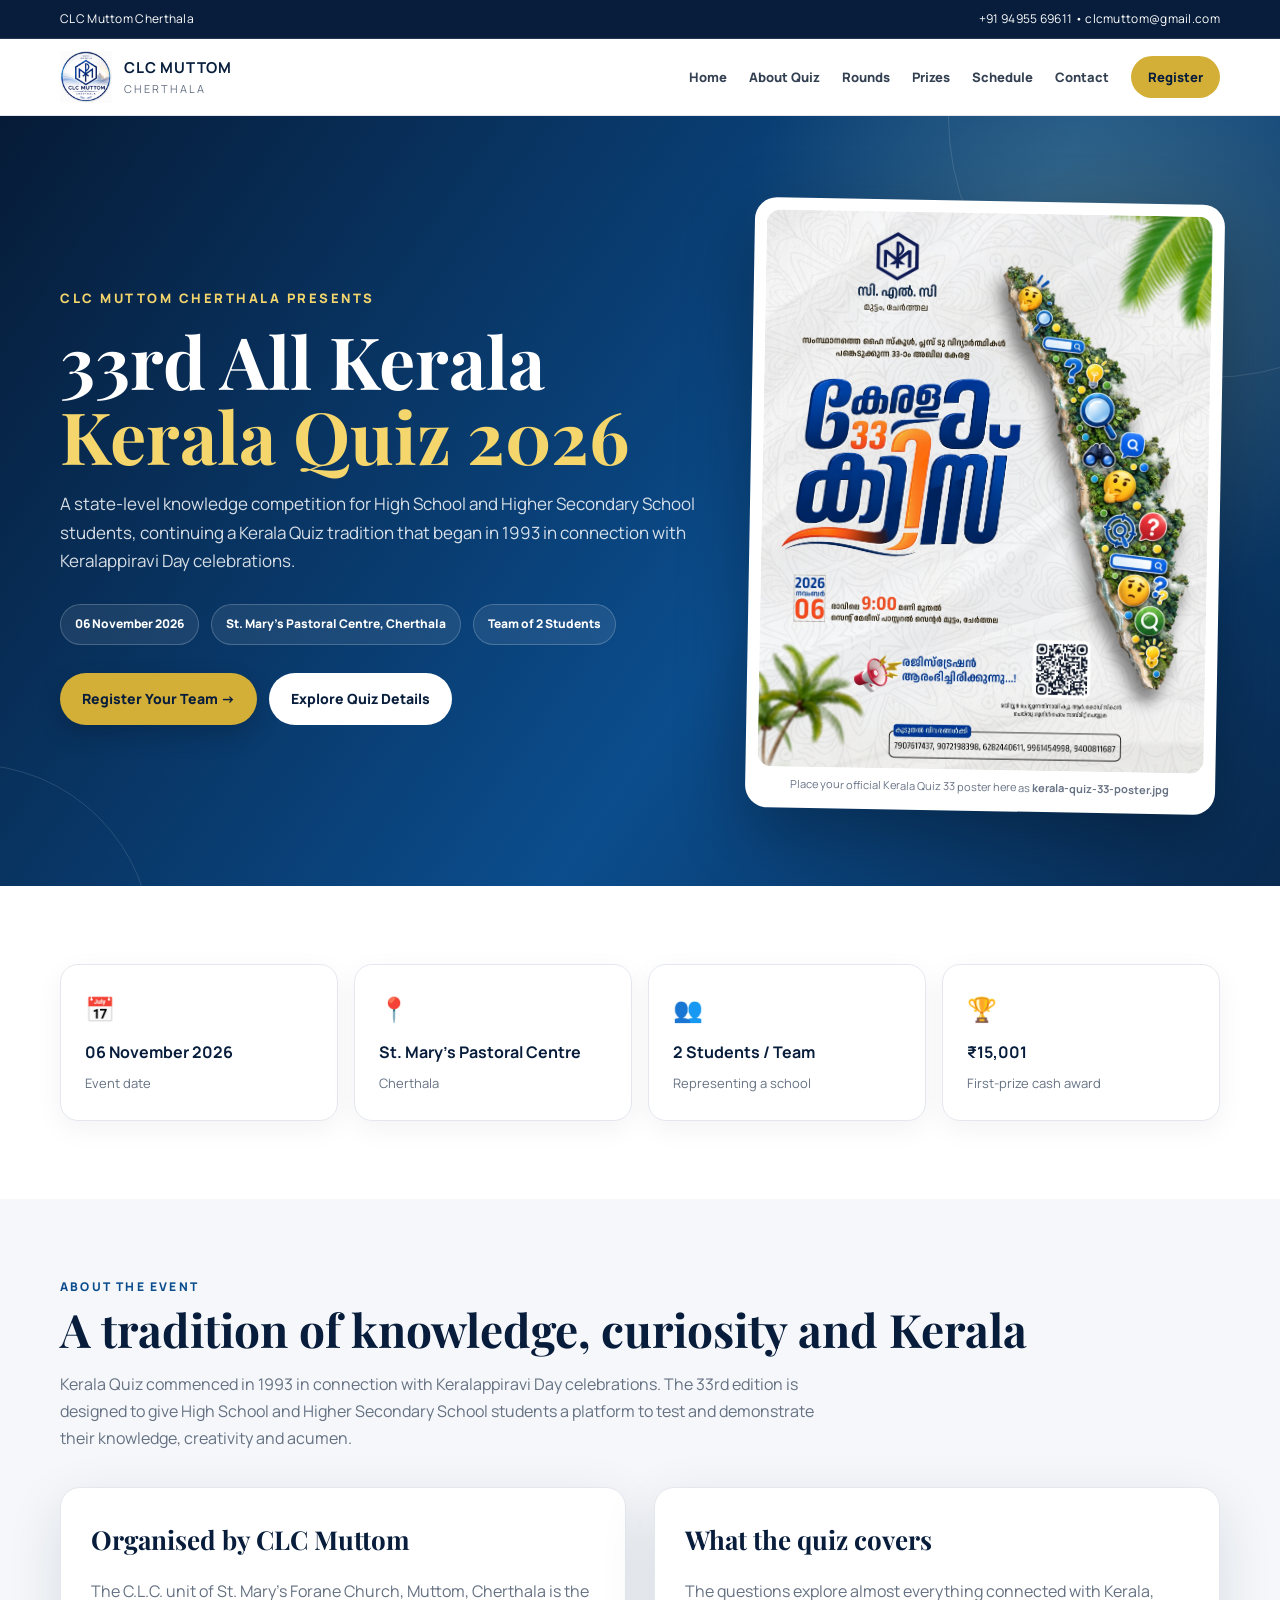
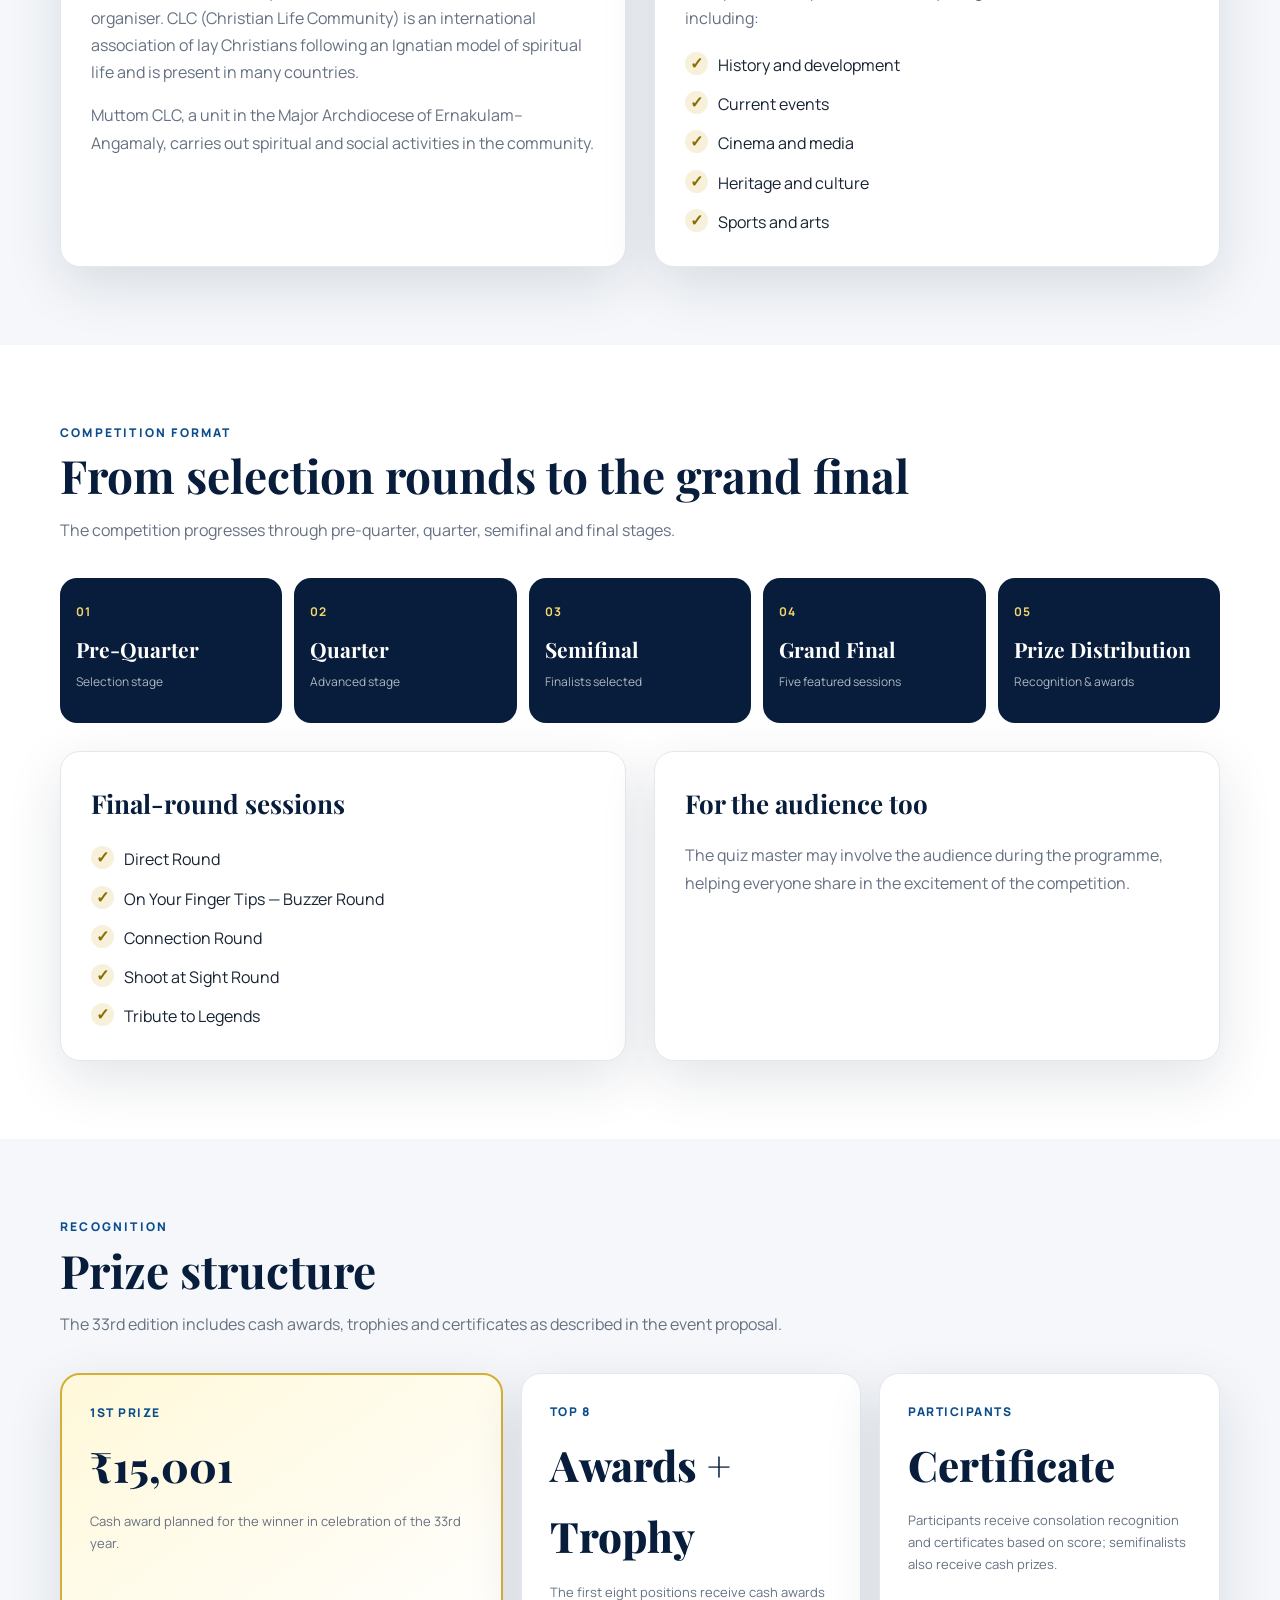
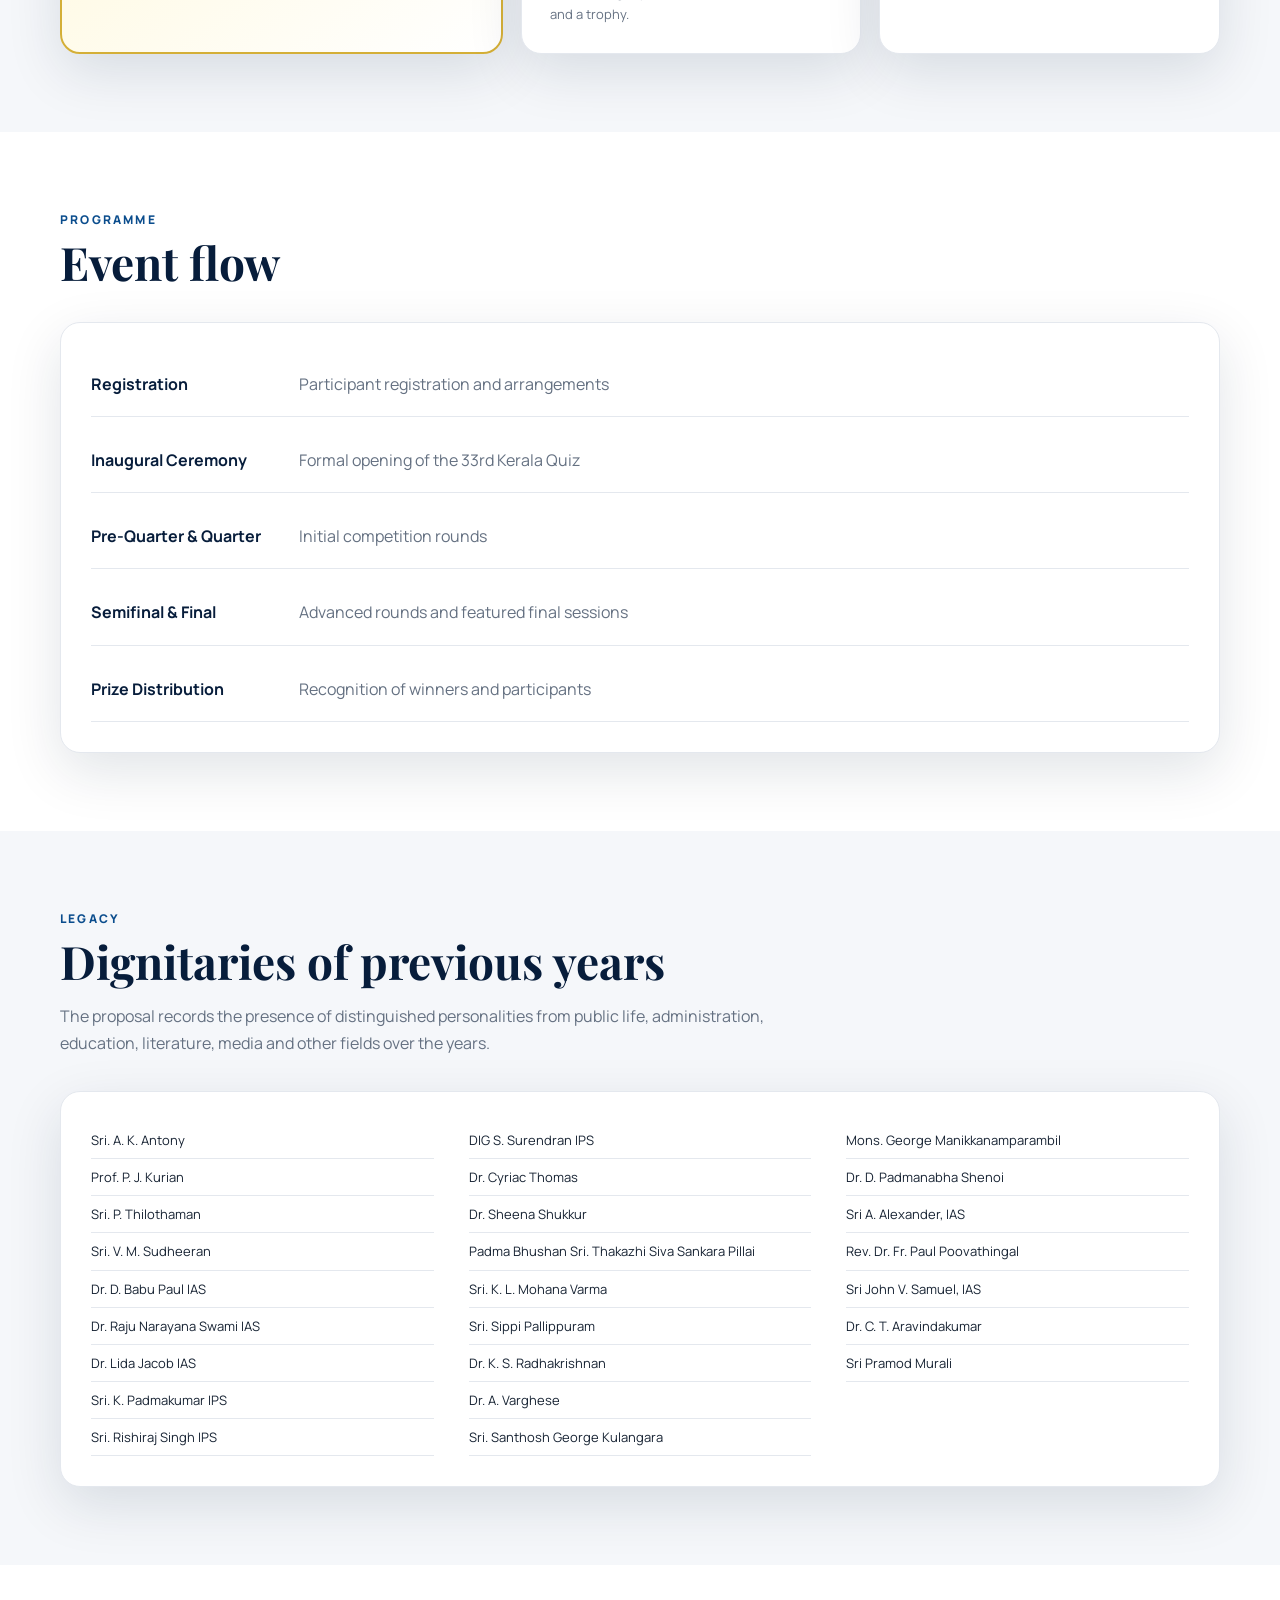
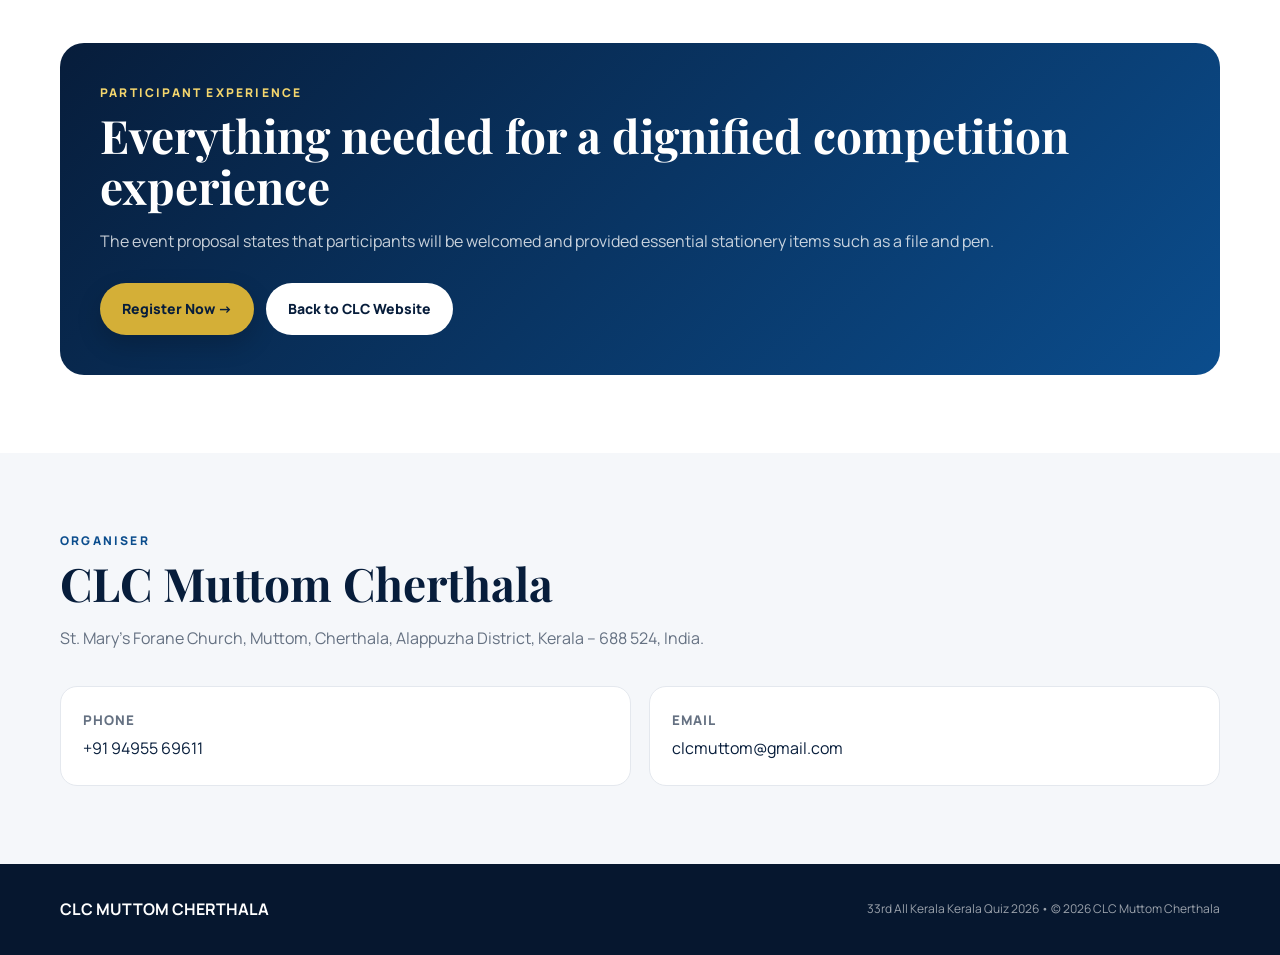
==== commit 897838ee: "Update kerala-quiz.html" ====
--- a/kerala-quiz.html
+++ b/kerala-quiz.html
@@ -154,7 +154,7 @@
 
 <div class="topbar">
   <div class="container topbar-inner">
-    <span>CLC Muttom Cherthala • Prayer • Study • Action</span>
+    <span>CLC Muttom Cherthala</span>
     <span>+91 94955 69611 • clcmuttom@gmail.com</span>
   </div>
 </div>
@@ -172,7 +172,7 @@
       <a href="#prizes">Prizes</a>
       <a href="#schedule">Schedule</a>
       <a href="#contact">Contact</a>
-      <a class="nav-register" href="YOUR_REGISTRATION_LINK_HERE" target="_blank" rel="noopener">Register</a>
+      <a class="nav-register" href="https://forms.gle/e92Lx1BqwLtii3b97" target="_blank" rel="noopener">Register</a>
     </nav>
   </div>
 </header>
@@ -197,7 +197,7 @@
       </div>
 
       <div class="cta-row">
-        <a class="btn btn-gold" href="YOUR_REGISTRATION_LINK_HERE" target="_blank" rel="noopener">Register Your Team →</a>
+        <a class="btn btn-gold" href="https://forms.gle/e92Lx1BqwLtii3b97" target="_blank" rel="noopener">Register Your Team →</a>
         <a class="btn btn-light" href="#about">Explore Quiz Details</a>
       </div>
     </div>
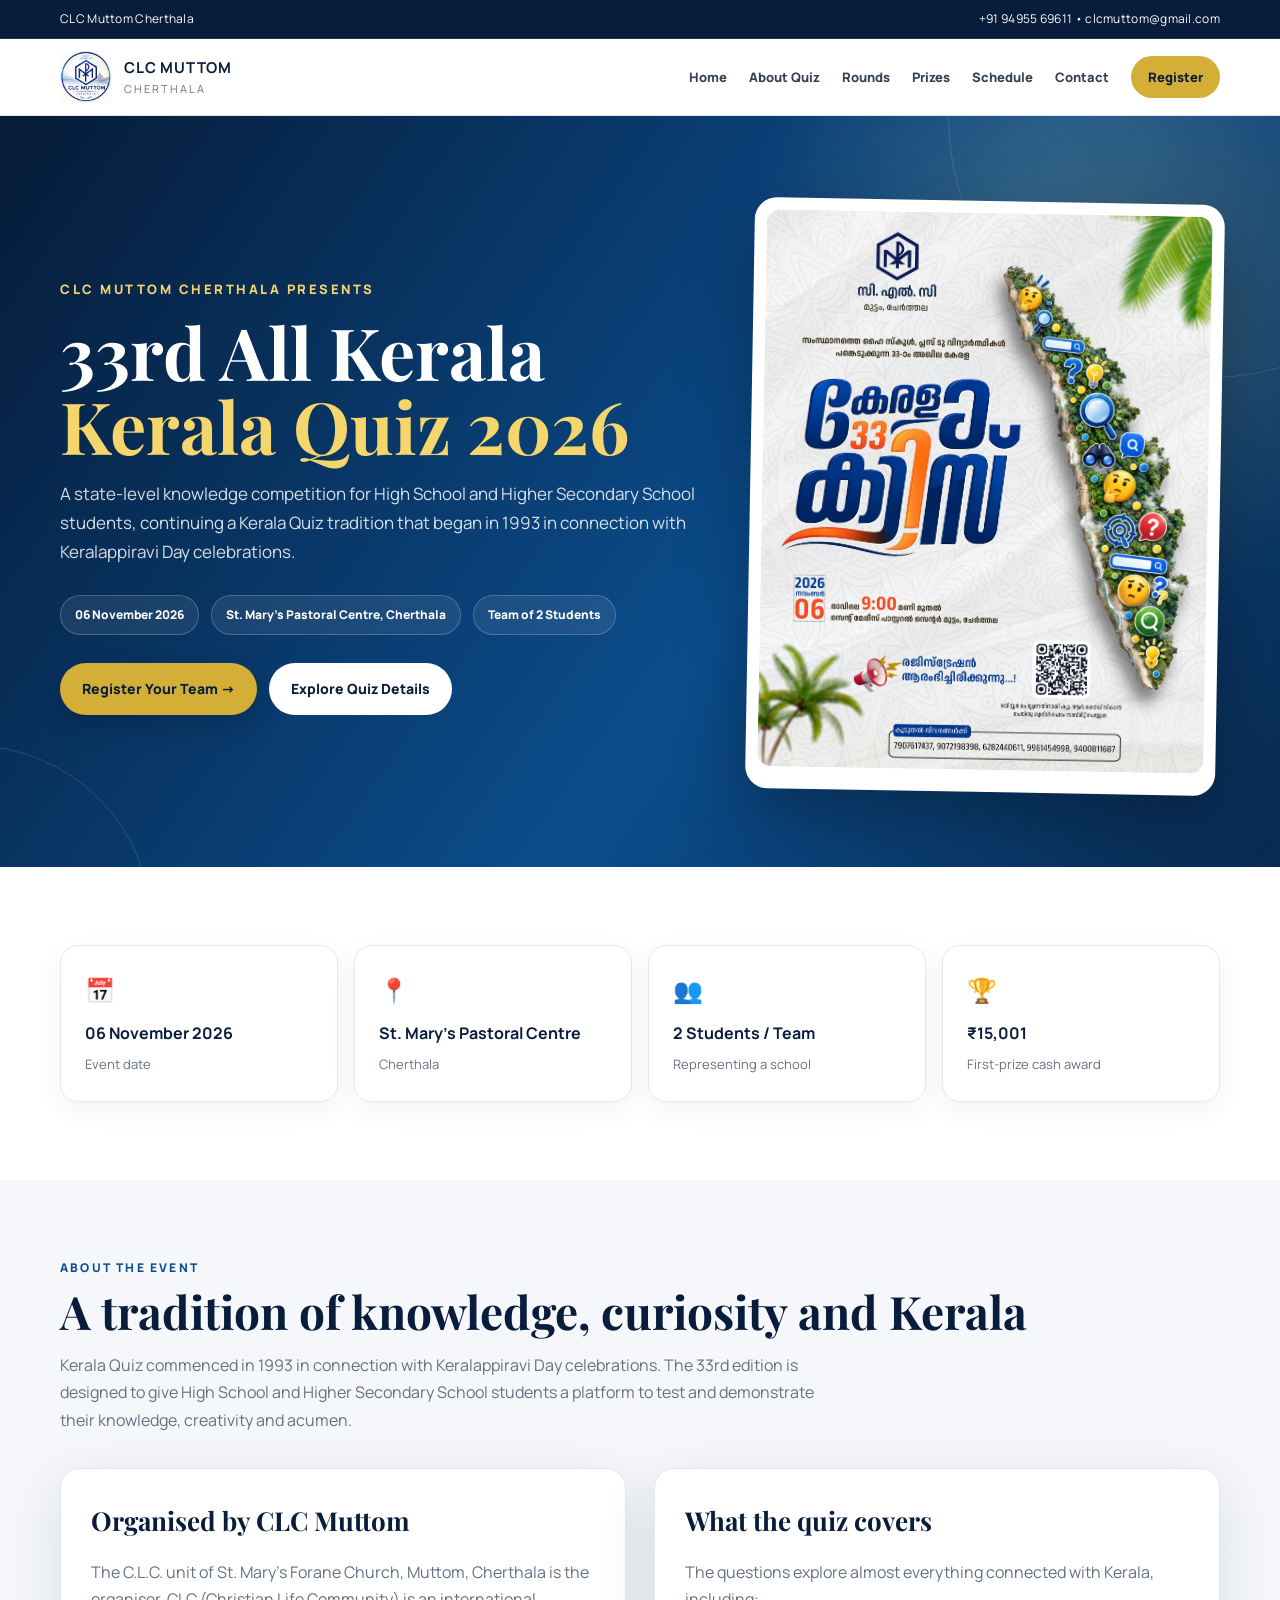
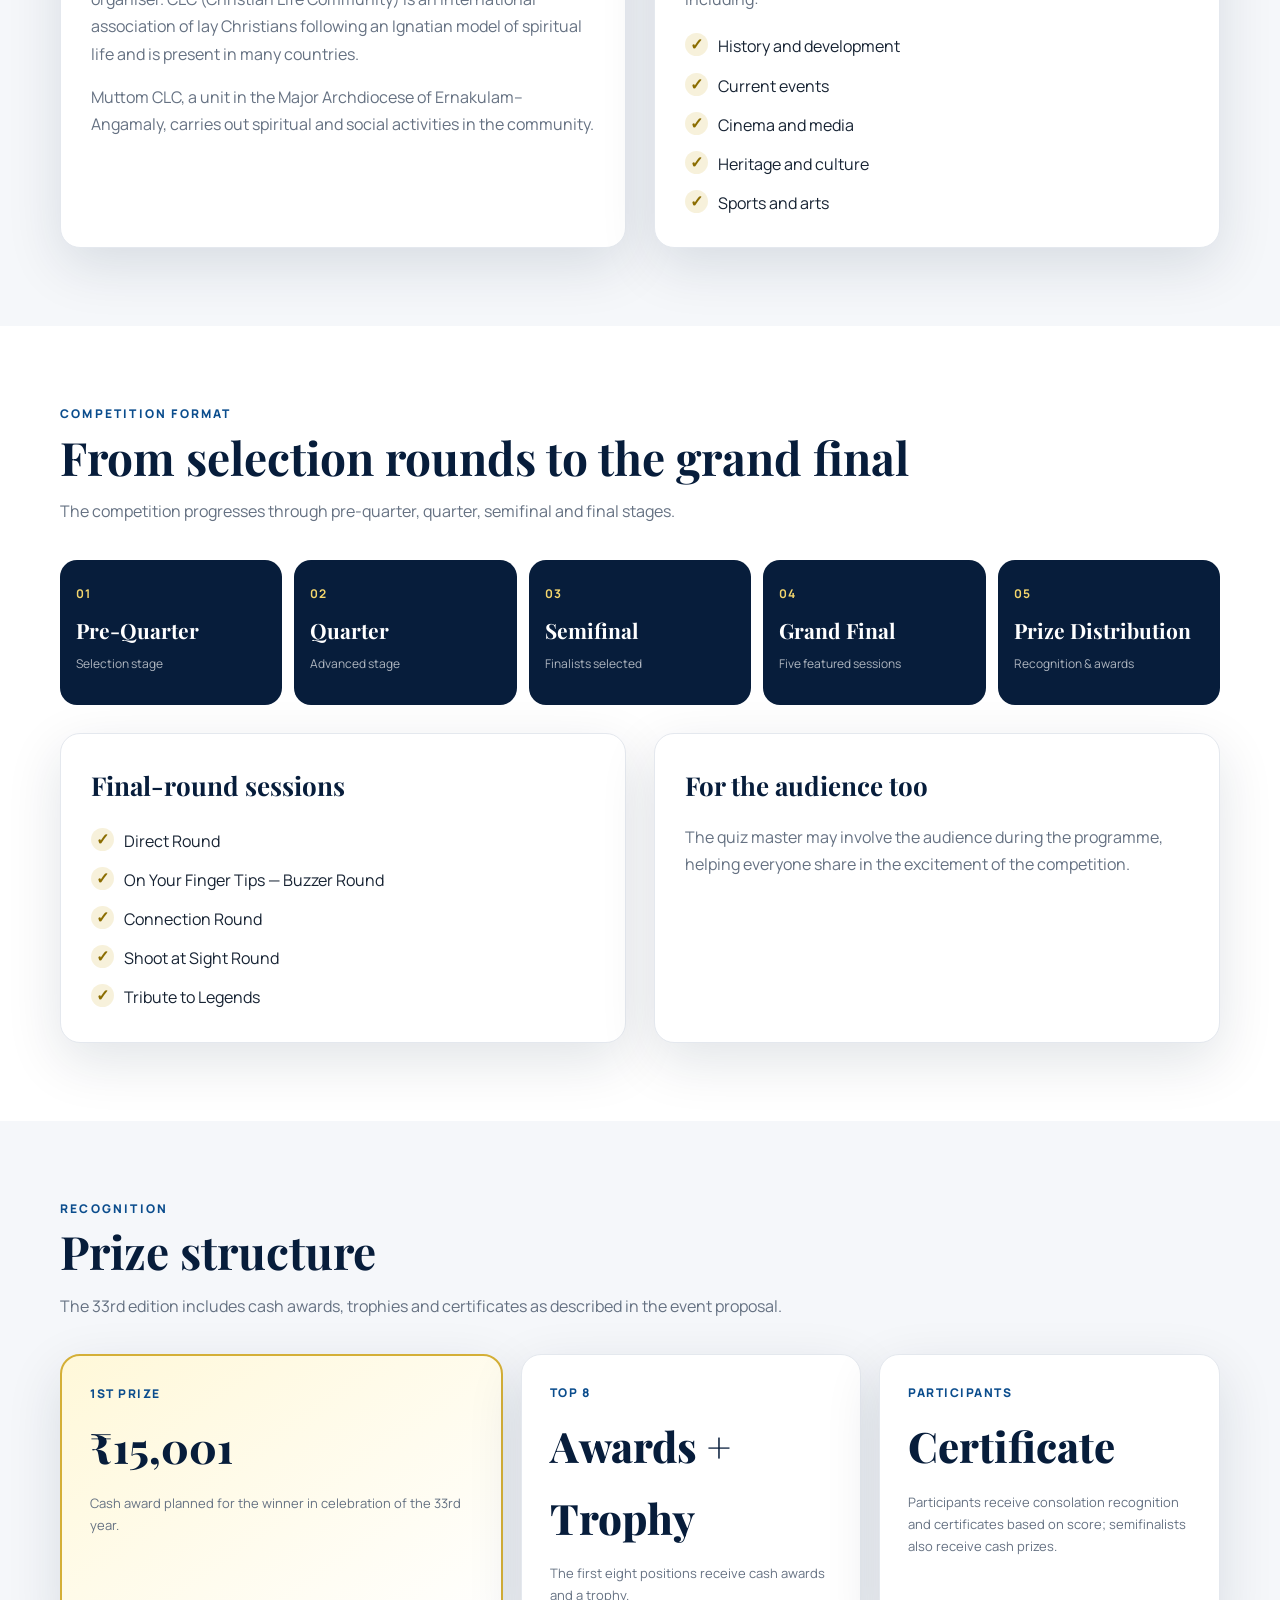
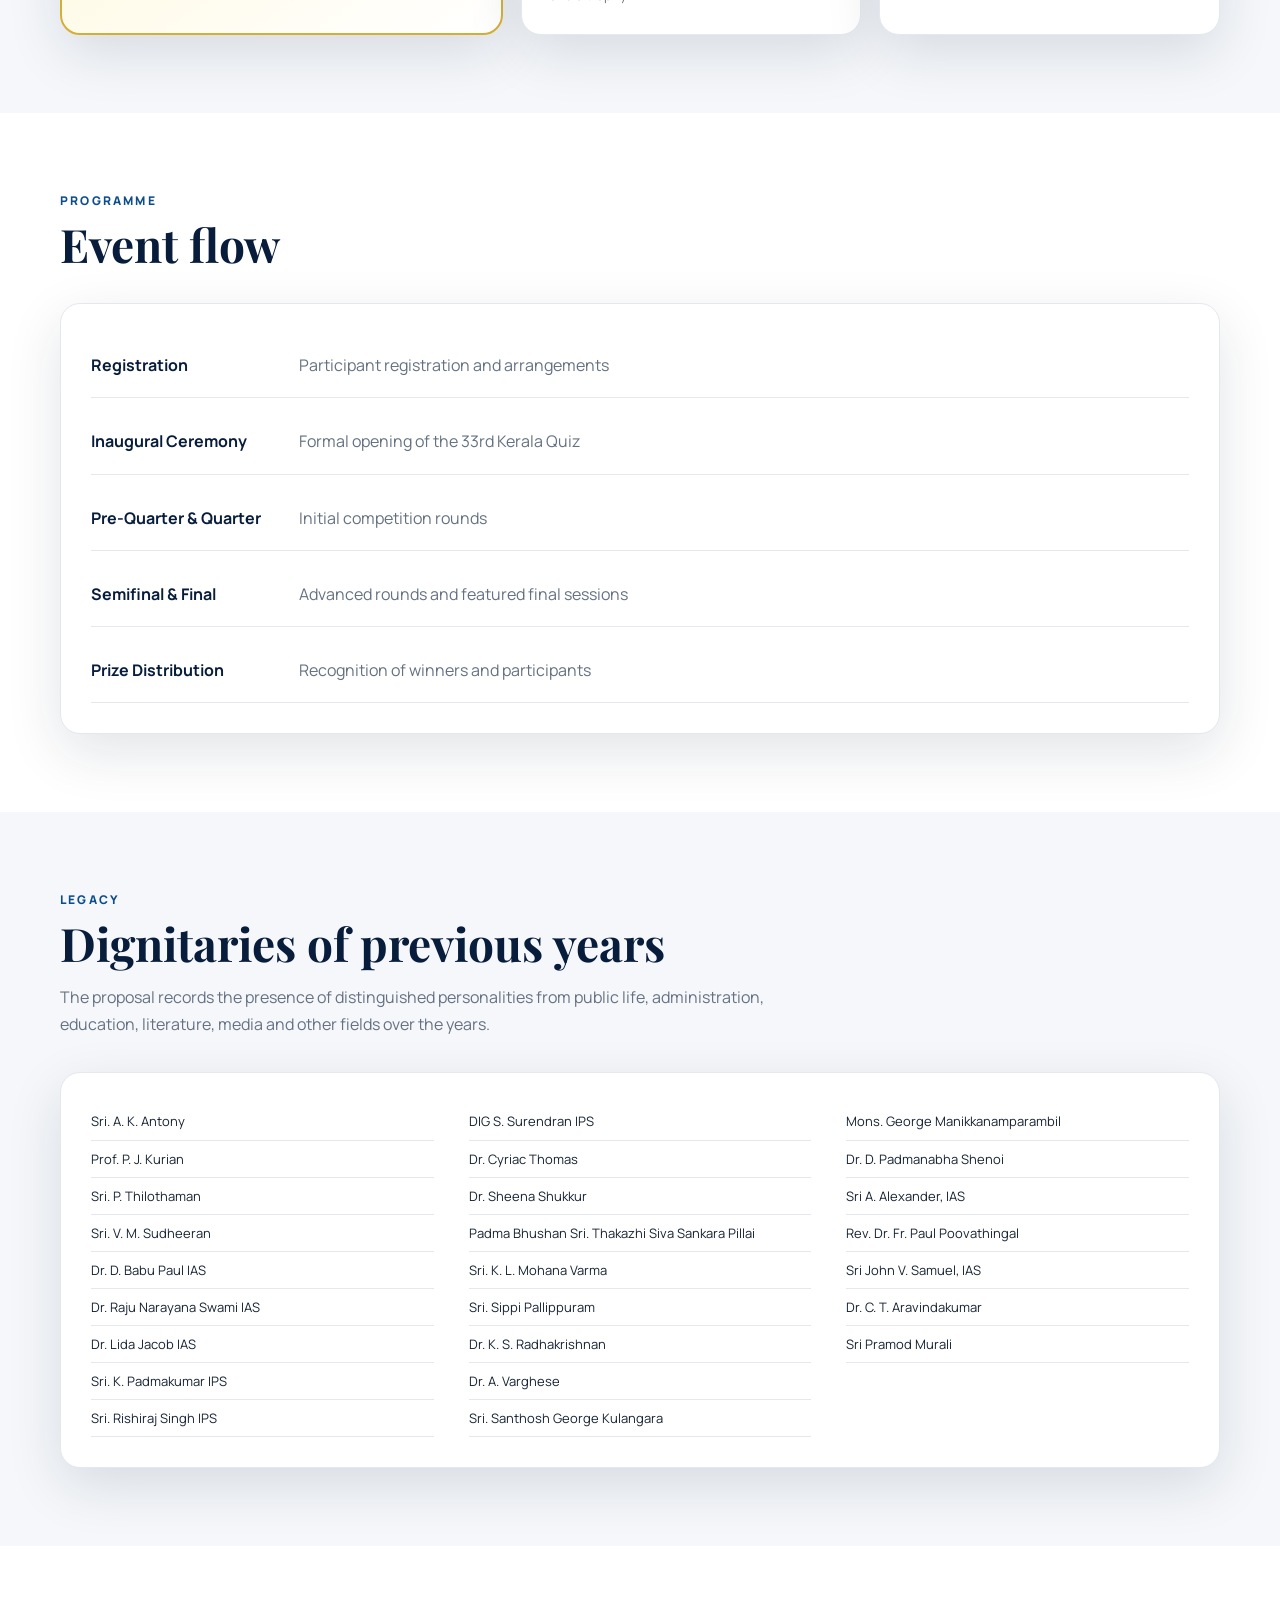
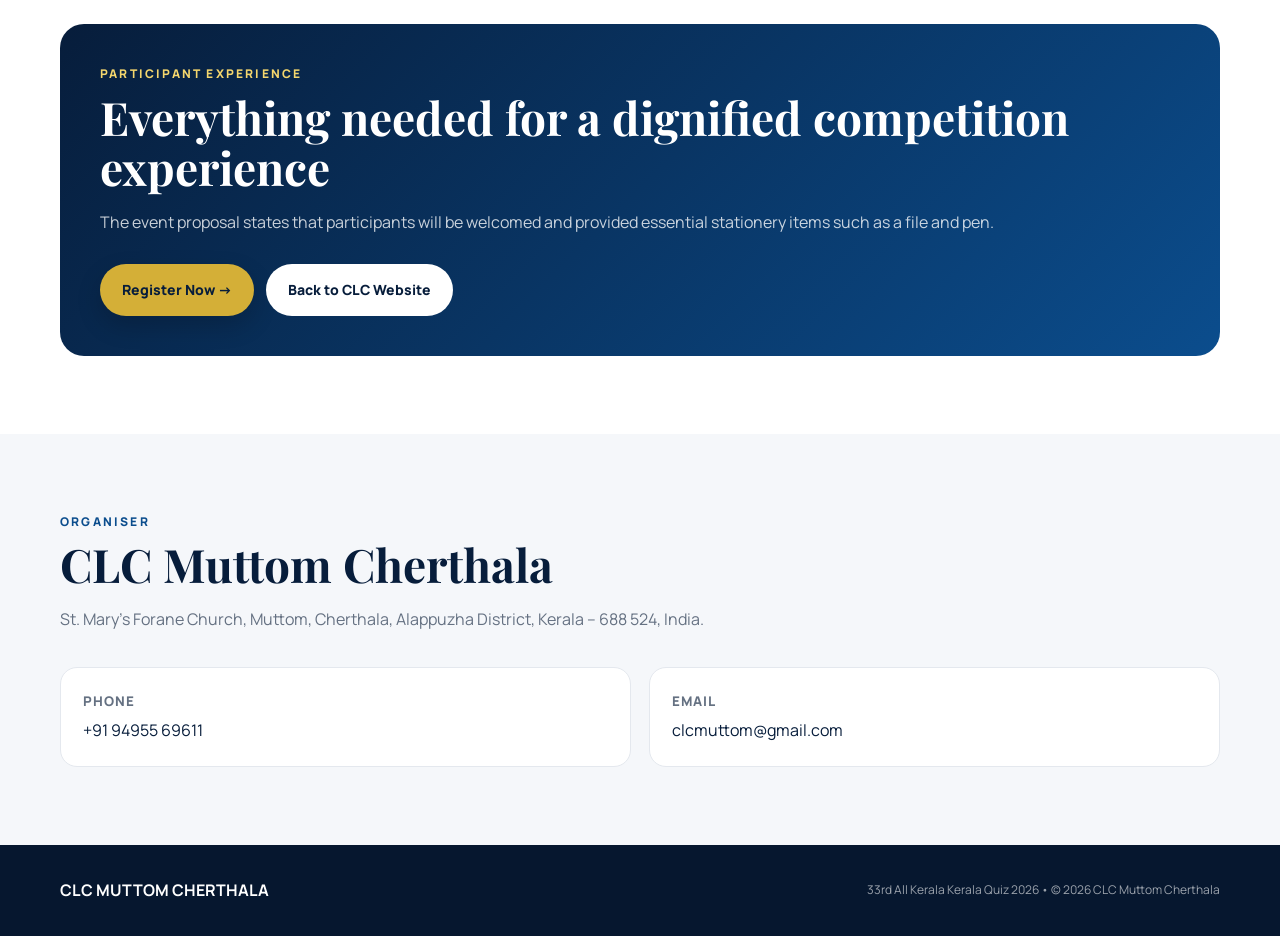
==== commit cac0805e: "Update kerala-quiz.html" ====
--- a/kerala-quiz.html
+++ b/kerala-quiz.html
@@ -204,7 +204,7 @@
 
     <div class="poster-card">
       <img src="kerala-quiz-33-poster.jpg" alt="33rd All Kerala Kerala Quiz 2026 poster">
-      <div class="poster-note">Place your official Kerala Quiz 33 poster here as <b>kerala-quiz-33-poster.jpg</b></div>
+      <div class="poster-note"></div>
     </div>
   </div>
 </section>
